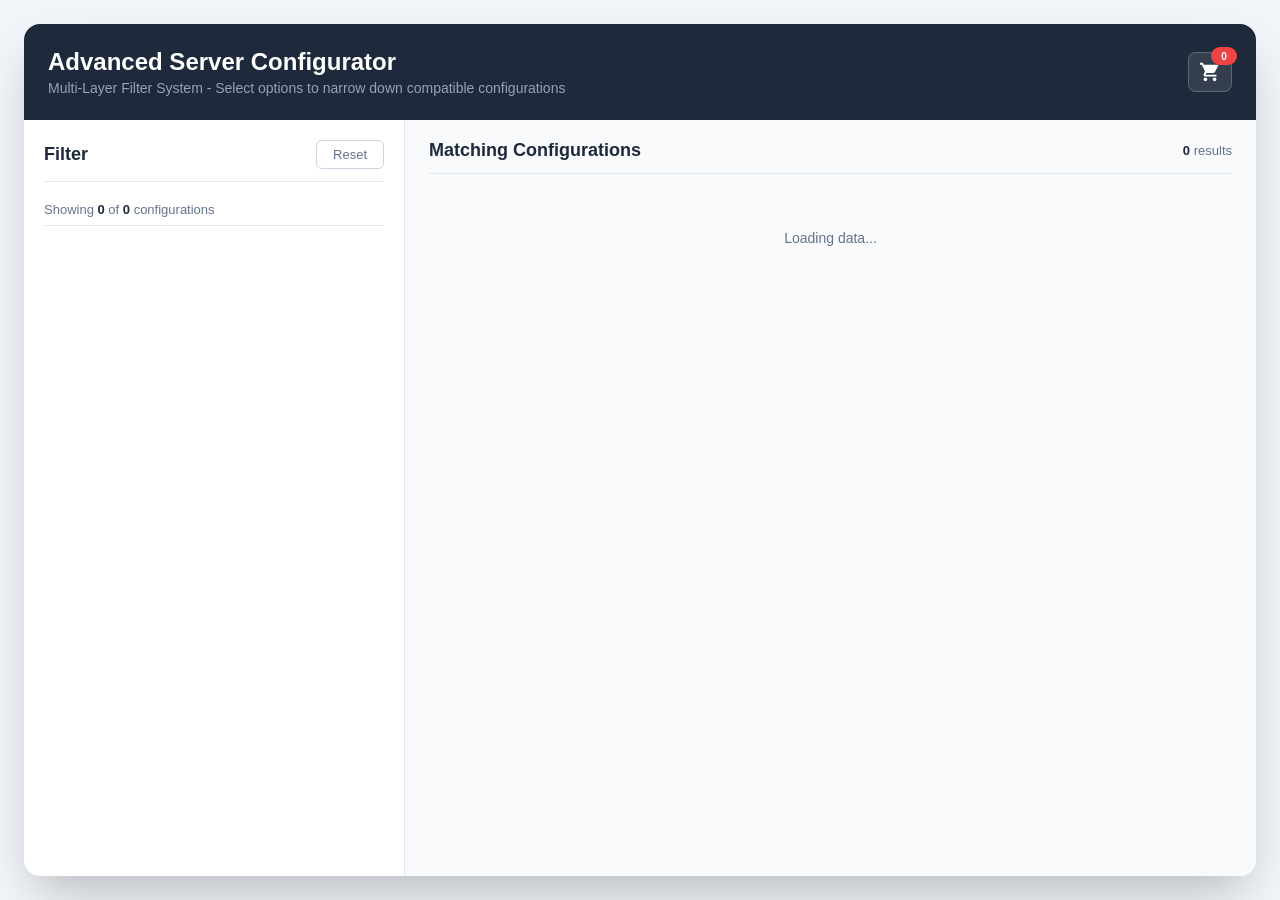
==== index.html @ f4e559f4 "refactor: merge three XLSX files into single data.xlsx with named sheets Consolidate products.xlsx, " ====
<!DOCTYPE html>
<html lang="zh-TW">
<head>
    <meta charset="UTF-8">
    <title>Server Multi-Layer Configurator</title>
    <link rel="stylesheet" href="styles.css">
    <script src="https://cdn.sheetjs.com/xlsx-0.20.3/package/dist/xlsx.full.min.js"></script>
</head>
<body style="background-color: #f1f5f9; padding: 24px; margin: 0; font-family: -apple-system, BlinkMacSystemFont, 'Segoe UI', Roboto, sans-serif; overflow: hidden; height: 100vh; box-sizing: border-box;">
    <div class="configurator-wrapper">
        <div class="configurator-header">
            <div class="header-content">
                <div>
                    <h1>Advanced Server Configurator</h1>
                    <p>Multi-Layer Filter System - Select options to narrow down compatible configurations</p>
                </div>
                <button class="cart-icon-btn" onclick="showCart()" title="Shopping Cart">
                    <svg xmlns="http://www.w3.org/2000/svg" viewBox="0 0 24 24" width="22" height="22" fill="#fff">
                        <path d="M7 18c-1.1 0-1.99.9-1.99 2S5.9 22 7 22s2-.9 2-2-.9-2-2-2zM1 2v2h2l3.6 7.59-1.35 2.45c-.16.28-.25.61-.25.96 0 1.1.9 2 2 2h12v-2H7.42c-.14 0-.25-.11-.25-.25l.03-.12.9-1.63h7.45c.75 0 1.41-.41 1.75-1.03l3.58-6.49A1.003 1.003 0 0 0 20 4H5.21l-.94-2H1zm16 16c-1.1 0-1.99.9-1.99 2s.89 2 1.99 2 2-.9 2-2-.9-2-2-2z"/>
                    </svg>
                    <span class="cart-badge" id="cart-badge">0</span>
                </button>
            </div>
        </div>

        <div class="configurator-body">
            <!-- PAGE 1: Filter + Results -->
            <div id="page-main" style="display: flex; flex: 1; min-height: 0;">
                <div class="filter-panel">
                    <div class="filter-header">
                        <div class="filter-title">Filter</div>
                        <button class="filter-reset-btn" onclick="resetAllFilters()" aria-label="Reset filter conditions">Reset</button>
                    </div>
                    <div class="filter-tags-container" id="filter-tags-container" style="display: none;">
                        <div class="filter-tags-list" id="filter-tags-list"></div>
                    </div>
                    <div class="product-count" id="product-count">
                        Showing <strong id="match-count">0</strong> of <strong id="total-count">0</strong> configurations
                    </div>
                    <div class="filter-option-container" id="filter-option-container"></div>
                </div>
                <div class="results-panel">
                    <div class="results-header">
                        <h3>Matching Configurations</h3>
                        <div class="results-count"><strong id="results-match-count">0</strong> results</div>
                    </div>
                    <div id="results-list">
                        <div class="loading-indicator">Loading data...</div>
                    </div>
                </div>
            </div>

            <!-- PAGE 2: Configuration Detail -->
            <div id="page-configure" style="display: none; flex-direction: column; flex: 1; min-height: 0;">
                <div class="page-toolbar">
                    <button class="toolbar-back-btn" onclick="navigateTo('main')">
                        <svg xmlns="http://www.w3.org/2000/svg" viewBox="0 0 24 24" width="16" height="16" fill="currentColor"><path d="M20 11H7.83l5.59-5.59L12 4l-8 8 8 8 1.41-1.41L7.83 13H20v-2z"/></svg>
                        Back to Results
                    </button>
                    <span class="toolbar-title" id="config-toolbar-title"></span>
                </div>
                <div class="page-scroll-area" id="config-content"></div>
                <div class="page-action-bar">
                    <button class="btn btn-cancel" onclick="cancelConfig()">Cancel</button>
                    <button class="btn btn-draft" onclick="saveDraft()">
                        <svg xmlns="http://www.w3.org/2000/svg" viewBox="0 0 24 24" width="14" height="14" fill="currentColor"><path d="M17 3H5c-1.11 0-2 .9-2 2v14c0 1.1.89 2 2 2h14c1.1 0 2-.9 2-2V7l-4-4zm-5 16c-1.66 0-3-1.34-3-3s1.34-3 3-3 3 1.34 3 3-1.34 3-3 3zm3-10H5V5h10v4z"/></svg>
                        Save Draft
                    </button>
                    <button class="btn btn-submit" onclick="submitConfig()">
                        <svg xmlns="http://www.w3.org/2000/svg" viewBox="0 0 24 24" width="14" height="14" fill="currentColor"><path d="M9 16.17L4.83 12l-1.42 1.41L9 19 21 7l-1.41-1.41z"/></svg>
                        Submit
                    </button>
                </div>
            </div>

            <!-- PAGE 3: Shopping Cart -->
            <div id="page-cart" style="display: none; flex-direction: column; flex: 1; min-height: 0;">
                <div class="page-toolbar">
                    <button class="toolbar-back-btn" onclick="navigateTo('main')">
                        <svg xmlns="http://www.w3.org/2000/svg" viewBox="0 0 24 24" width="16" height="16" fill="currentColor"><path d="M20 11H7.83l5.59-5.59L12 4l-8 8 8 8 1.41-1.41L7.83 13H20v-2z"/></svg>
                        Back to Results
                    </button>
                    <span class="toolbar-title">
                        <svg xmlns="http://www.w3.org/2000/svg" viewBox="0 0 24 24" width="18" height="18" fill="currentColor"><path d="M7 18c-1.1 0-1.99.9-1.99 2S5.9 22 7 22s2-.9 2-2-.9-2-2-2zM1 2v2h2l3.6 7.59-1.35 2.45c-.16.28-.25.61-.25.96 0 1.1.9 2 2 2h12v-2H7.42c-.14 0-.25-.11-.25-.25l.03-.12.9-1.63h7.45c.75 0 1.41-.41 1.75-1.03l3.58-6.49A1.003 1.003 0 0 0 20 4H5.21l-.94-2H1zm16 16c-1.1 0-1.99.9-1.99 2s.89 2 1.99 2 2-.9 2-2-.9-2-2-2z"/></svg>
                        Shopping Cart
                    </span>
                </div>
                <div class="page-scroll-area" id="cart-content"></div>
            </div>
        </div>
    </div>

<script>
// ============================================
// State
// ============================================
let products = [];
let filterCategories = [];
let selectedFilters = {};
let selectedProduct = null;
let configSectionDefs = []; // Raw section definitions from XLSX
let activeConfigSections = []; // ConfigSection instances for current product
let cartItems = JSON.parse(localStorage.getItem('serverCartItems') || '[]');
let editingCartIndex = -1;

// ============================================
// ConfigSection Class
// ============================================
class ConfigSection {
    /**
     * @param {Object} params
     * @param {string} params.key - Section key (e.g. 'cpu', 'dimm')
     * @param {string} params.name - Display name (e.g. 'Processor (CPU)')
     * @param {string} params.type - 'single' | 'multi' | 'optional'
     * @param {Array} params.options - [{ id, name, desc, defaultQty, qtyEditable }]
     */
    constructor({ key, name, type, options }) {
        this.key = key;
        this.name = name;
        this.type = type;
        this.options = options;
        this.selections = {}; // { optionId: qty (integer) }
    }

    select(optionId) {
        const opt = this.options.find(o => o.id === optionId);
        if (!opt) return;
        if (this.type === 'single') {
            this.selections = {};
            this.selections[optionId] = opt.defaultQty;
        } else {
            if (this.selections[optionId] !== undefined) {
                delete this.selections[optionId];
            } else {
                this.selections[optionId] = opt.defaultQty;
            }
        }
    }

    deselect(optionId) {
        delete this.selections[optionId];
    }

    setQty(optionId, qty) {
        const opt = this.options.find(o => o.id === optionId);
        if (!opt || !opt.qtyEditable) return;
        if (this.selections[optionId] !== undefined) {
            this.selections[optionId] = Math.max(0, parseInt(qty) || 0);
        }
    }

    getSelections() {
        return { ...this.selections };
    }

    getSummary() {
        const entries = Object.entries(this.selections);
        if (entries.length === 0) return 'Not selected';
        return entries.map(([id, qty]) => {
            const opt = this.options.find(o => o.id === id);
            return opt ? (qty > 1 ? qty + '\u00d7 ' + opt.name : opt.name) : id;
        }).join(', ');
    }

    isValid() {
        if (this.type === 'optional') return true;
        return Object.keys(this.selections).length > 0;
    }

    loadSelections(selections) {
        this.selections = {};
        if (selections && typeof selections === 'object') {
            for (const [id, qty] of Object.entries(selections)) {
                if (this.options.find(o => o.id === id)) {
                    this.selections[id] = parseInt(qty) || 0;
                }
            }
        }
    }

    render() {
        const summary = this.getSummary();
        const isOpen = Object.keys(this.selections).length === 0;
        const typeLabel = this.type === 'single' ? 'Single' : this.type === 'multi' ? 'Multi' : 'Optional';
        const inputType = this.type === 'single' ? 'radio' : 'checkbox';

        let html = `<div class="config-section ${isOpen ? 'open' : ''}" data-key="${this.key}">
            <div class="config-section-header" onclick="toggleSection(this)">
                <span class="config-section-label">${this.name}</span>
                <span class="config-section-type-badge config-type-${this.type}">${typeLabel}</span>
                <span class="config-section-value" id="summary-${this.key}">${summary}</span>
                <svg xmlns="http://www.w3.org/2000/svg" viewBox="0 0 24 24" class="config-section-chevron">
                    <path d="M2.29 7.29a.996.996 0 0 1 1.41 0l8.29 8.29 8.29-8.29a.996.996 0 1 1 1.41 1.41l-9 9a.996.996 0 0 1-1.41 0L2.29 8.71a.996.996 0 0 1 0-1.41Z" style="fill-rule:evenodd;"/>
                </svg>
            </div>
            <div class="config-section-body"><div class="config-option-list">`;

        this.options.forEach(opt => {
            const isSelected = this.selections[opt.id] !== undefined;
            const qty = isSelected ? this.selections[opt.id] : opt.defaultQty;

            if (this.type === 'single') {
                html += `<label class="config-option ${isSelected ? 'selected' : ''}">
                    <input type="radio" name="cfg-${this.key}" value="${opt.id}" ${isSelected ? 'checked' : ''} onchange="onSectionSelect('${this.key}','${opt.id}')">
                    <span class="radio-dot"></span>
                    <div class="config-option-text">
                        <div class="config-option-name">${opt.name}</div>
                        <div class="config-option-desc">${opt.desc}</div>
                    </div>
                    <div class="config-option-qty">
                        <span class="qty-label">Qty:</span>
                        <input type="number" class="qty-input" value="${qty}" min="0" ${!opt.qtyEditable ? 'disabled' : ''} onchange="onSectionQty('${this.key}','${opt.id}',this.value)" onclick="event.stopPropagation()">
                    </div>
                </label>`;
            } else {
                html += `<label class="config-option ${isSelected ? 'selected' : ''}">
                    <input type="checkbox" name="cfg-${this.key}" value="${opt.id}" ${isSelected ? 'checked' : ''} onchange="onSectionSelect('${this.key}','${opt.id}')">
                    <span class="checkbox-dot">
                        <svg xmlns="http://www.w3.org/2000/svg" width="10" height="8" fill="none" class="checkbox-check-icon">
                            <path fill="#fff" fill-rule="evenodd" d="M9.218.304a1 1 0 0 1-.022 1.414l-5.187 5a1 1 0 0 1-1.393 0L.804 4.99a1 1 0 0 1 1.392-1.436l1.117 1.052L7.803.282a1 1 0 0 1 1.415.022" clip-rule="evenodd"/>
                        </svg>
                    </span>
                    <div class="config-option-text">
                        <div class="config-option-name">${opt.name}</div>
                        <div class="config-option-desc">${opt.desc}</div>
                    </div>
                    <div class="config-option-qty">
                        <span class="qty-label">Qty:</span>
                        <input type="number" class="qty-input" value="${qty}" min="0" ${!opt.qtyEditable ? 'disabled' : ''} onchange="onSectionQty('${this.key}','${opt.id}',this.value)" onclick="event.stopPropagation()">
                    </div>
                </label>`;
            }
        });

        html += '</div></div></div>';
        return html;
    }
}

// ============================================
// PCIe Slot Compatibility Engine
// ============================================

/**
 * Slot compatibility: which card interfaces can fit in which slot types.
 * PCIe x16 double width slot → PCIe x16 double width, PCIe x16, PCIe x8
 * PCIe x16 slot → PCIe x16, PCIe x8
 * PCIe x8 slot → PCIe x8
 * OCP3.0 x16 slot → OCP3.0 x16, OCP3.0 x8
 * OCP3.0 x8 slot → OCP3.0 x8
 */
const SLOT_ACCEPTS = {
    'PCIe x16 double width': ['PCIe x16 double width', 'PCIe x16', 'PCIe x8'],
    'PCIe x16': ['PCIe x16', 'PCIe x8'],
    'PCIe x8': ['PCIe x8'],
    'OCP3.0 x16': ['OCP3.0 x16', 'OCP3.0 x8'],
    'OCP3.0 x8': ['OCP3.0 x8'],
};

/** Priority for card interfaces: more restrictive = higher priority (assigned first). */
const INTERFACE_PRIORITY = {
    'PCIe x16 double width': 0,
    'OCP3.0 x16': 1,
    'OCP3.0 x8': 2,
    'PCIe x16': 3,
    'PCIe x8': 4,
};

/** Slot "size" for greedy assignment: prefer using the smallest compatible slot. */
const SLOT_SIZE = {
    'OCP3.0 x8': 0,
    'OCP3.0 x16': 1,
    'PCIe x8': 2,
    'PCIe x16': 3,
    'PCIe x16 double width': 4,
};

/**
 * Validate PCIe slot assignments for a product given current card selections.
 * @param {Object} product - The server product with pcieSlots array.
 * @param {Array} activeConfigSections - Current ConfigSection instances.
 * @returns {{ assignments: Array, unassigned: Array, slotStatus: Array, warnings: Array }}
 */
function validatePcieSlots(product, sections) {
    // Collect all cards that need a PCIe/OCP slot
    const cardRequests = [];
    sections.forEach(section => {
        for (const [optId, qty] of Object.entries(section.selections)) {
            const opt = section.options.find(o => o.id === optId);
            if (!opt || !opt.pcieInterface) continue; // skip cards with no interface (onboard, none)
            for (let i = 0; i < qty; i++) {
                cardRequests.push({
                    sectionKey: section.key,
                    optionId: optId,
                    name: opt.name,
                    iface: opt.pcieInterface,
                });
            }
        }
    });

    // 1U RAID BBU rule: if product is 1U and a RAID card is selected, add BBU x8 requirement
    const is1U = product.formFactor === '1u';
    const hasRaid = sections.some(s => s.key === 'raidCard' && Object.keys(s.selections).some(id => id !== 'none'));
    if (is1U && hasRaid) {
        cardRequests.push({
            sectionKey: 'raidCard',
            optionId: '_bbu',
            name: 'RAID BBU (1U)',
            iface: 'PCIe x8',
        });
    }

    // Build available slot list (each slot tracked individually)
    const slots = product.pcieSlots.map((type, idx) => ({
        index: idx,
        type: type,
        assigned: null, // will hold card info if assigned
    }));

    // Sort cards: most restrictive interface first
    const sortedCards = [...cardRequests].sort((a, b) =>
        (INTERFACE_PRIORITY[a.iface] ?? 99) - (INTERFACE_PRIORITY[b.iface] ?? 99)
    );

    const assignments = [];
    const unassigned = [];

    for (const card of sortedCards) {
        // Find compatible unoccupied slots, prefer smallest compatible slot
        const compatibleSlots = slots
            .filter(s => !s.assigned && SLOT_ACCEPTS[s.type] && SLOT_ACCEPTS[s.type].includes(card.iface))
            .sort((a, b) => (SLOT_SIZE[a.type] ?? 99) - (SLOT_SIZE[b.type] ?? 99));

        if (compatibleSlots.length > 0) {
            const slot = compatibleSlots[0];
            slot.assigned = card;
            assignments.push({ slot: slot, card: card });
        } else {
            unassigned.push(card);
        }
    }

    // Build warnings
    const warnings = [];
    if (unassigned.length > 0) {
        const names = unassigned.map(c => c.name).join(', ');
        warnings.push(`Not enough compatible PCIe slots for: ${names}`);
    }

    return {
        assignments,
        unassigned,
        slotStatus: slots,
        warnings,
        totalCards: cardRequests.length,
        totalSlots: slots.length,
    };
}

// ============================================
// Build ConfigSection instances for a product
// ============================================
function createConfigSections(product) {
    return configSectionDefs.map(def => {
        // Skip DIMM section if product has no DIMM slots
        if (def.key === 'dimm' && product.dimmSlots === 0) return null;

        // Filter options that apply to this product (by cpuSeries or '*' for universal)
        const filteredOptions = def.options.filter(opt => {
            if (opt.appliesTo === '*') return true;
            return opt.appliesTo === product.cpuSeries;
        });

        if (filteredOptions.length === 0) return null;

        // Clone options and enrich DIMM descriptions with total memory
        const clonedOptions = filteredOptions.map(opt => {
            const clone = { id: opt.id, name: opt.name, desc: opt.desc, defaultQty: opt.defaultQty, qtyEditable: opt.qtyEditable, pcieInterface: opt.pcieInterface || '' };
            if (def.key === 'dimm' && product.dimmSlots > 0) {
                const match = opt.name.match(/(\d+)GB/);
                if (match) {
                    const gb = parseInt(match[1]);
                    const total = gb * product.dimmSlots;
                    const totalStr = total >= 1024 ? (total / 1024) + 'TB' : total + 'GB';
                    clone.desc = opt.desc + ' / ' + product.dimmSlots + ' slots = ' + totalStr + ' Total';
                }
            }
            return clone;
        });

        return new ConfigSection({ key: def.key, name: def.name, type: def.type, options: clonedOptions });
    }).filter(Boolean);
}

// ============================================
// XLSX Parsing
// ============================================
function sheetToRows(workbook, sheetName) {
    const sheet = workbook.Sheets[sheetName];
    return XLSX.utils.sheet_to_json(sheet, { defval: '' });
}

function parseProducts(rows) {
    return rows.map(row => ({
        id: String(row.id || ''),
        platform: String(row.platform || ''),
        cooling: String(row.cooling || ''),
        vendor: String(row.vendor || ''),
        cpuSeries: String(row.cpuSeries || ''),
        formFactor: String(row.formFactor || ''),
        gpuType: String(row.gpuType || ''),
        gpus: parseInt(row.gpus, 10) || 0,
        dimmSlots: parseInt(row.dimmSlots, 10) || 0,
        lanSpeed: String(row.lanSpeed || ''),
        application: row.application ? String(row.application).split('|') : [],
        pcieSlots: row.pcieSlots ? String(row.pcieSlots).split('|').map(s => s.trim()).filter(Boolean) : []
    }));
}

function parseFilters(rows) {
    const categoryMap = new Map();
    rows.forEach(row => {
        const key = String(row.category_key || '');
        if (!categoryMap.has(key)) {
            categoryMap.set(key, { key, name: String(row.category_name || ''), options: [] });
        }
        categoryMap.get(key).options.push({ value: String(row.option_value || ''), label: String(row.option_label || '') });
    });
    return Array.from(categoryMap.values());
}

function parseConfigOptions(rows) {
    const sectionMap = new Map();
    rows.forEach(row => {
        const key = String(row.section_key || '');
        if (!key) return;
        if (!sectionMap.has(key)) {
            sectionMap.set(key, {
                key,
                name: String(row.section_name || ''),
                type: String(row.section_type || 'single'),
                options: []
            });
        }
        sectionMap.get(key).options.push({
            id: String(row.option_id || ''),
            name: String(row.option_name || ''),
            desc: String(row.option_desc || ''),
            defaultQty: parseInt(row.default_qty) || 1,
            qtyEditable: String(row.qty_editable).toLowerCase() === 'true',
            appliesTo: String(row.applies_to || '*'),
            pcieInterface: String(row.pcie_interface || '')
        });
    });
    return Array.from(sectionMap.values());
}

async function loadData() {
    const resp = await fetch('data.xlsx');
    const workbook = XLSX.read(await resp.arrayBuffer(), { type: 'array' });
    products = parseProducts(sheetToRows(workbook, 'Products'));
    filterCategories = parseFilters(sheetToRows(workbook, 'Filters'));
    configSectionDefs = parseConfigOptions(sheetToRows(workbook, 'ConfigOptions'));
    init();
}

// ============================================
// Initialize
// ============================================
function init() {
    document.getElementById('total-count').textContent = products.length;
    renderFilterCategories();
    updateFilterState();
    updateCartBadge();
}

// ============================================
// Page Navigation (inline style switching)
// ============================================
function navigateTo(page) {
    document.getElementById('page-main').style.display = 'none';
    document.getElementById('page-configure').style.display = 'none';
    document.getElementById('page-cart').style.display = 'none';

    if (page === 'main') {
        document.getElementById('page-main').style.display = 'flex';
    } else if (page === 'configure') {
        document.getElementById('page-configure').style.display = 'flex';
    } else if (page === 'cart') {
        document.getElementById('page-cart').style.display = 'flex';
    }
}

function showCart() {
    renderCart();
    navigateTo('cart');
}

function openConfigurator(productId, cartIndex) {
    selectedProduct = products.find(p => p.id === productId);
    if (!selectedProduct) return;

    activeConfigSections = createConfigSections(selectedProduct);

    if (typeof cartIndex === 'number' && cartIndex >= 0) {
        editingCartIndex = cartIndex;
        const savedConfig = cartItems[cartIndex].config;
        activeConfigSections.forEach(section => {
            if (savedConfig[section.key]) {
                // Handle legacy format: if value is a string, convert to { id: defaultQty }
                const val = savedConfig[section.key];
                if (typeof val === 'string' && val) {
                    section.loadSelections({ [val]: 1 });
                } else if (typeof val === 'object') {
                    section.loadSelections(val);
                }
            }
        });
    } else {
        editingCartIndex = -1;
    }

    document.getElementById('config-toolbar-title').textContent = 'Configure: ' + productId;
    renderConfigPage();
    navigateTo('configure');
}

// ============================================
// Render Filter Categories (unchanged)
// ============================================
function renderFilterCategories() {
    const container = document.getElementById('filter-option-container');
    container.innerHTML = '';

    filterCategories.forEach(category => {
        const categoryEl = document.createElement('div');
        categoryEl.className = 'product-filter-category';
        categoryEl.dataset.filterKey = category.key;

        const titleEl = document.createElement('div');
        titleEl.className = 'product-category-title';
        titleEl.onclick = function() { toggleFilter(this); };
        titleEl.innerHTML = `
            <span class="product-category-name">${category.name}<span class="filter-count-badge" id="badge-${category.key}" style="display:none;">0</span></span>
            <svg xmlns="http://www.w3.org/2000/svg" viewBox="0 0 24 24" class="filter-icon">
                <path d="M2.29 7.29a.996.996 0 0 1 1.41 0l8.29 8.29 8.29-8.29a.996.996 0 1 1 1.41 1.41l-9 9a.996.996 0 0 1-1.41 0L2.29 8.71a.996.996 0 0 1 0-1.41Z" style="fill-rule: evenodd;"></path>
            </svg>
        `;
        categoryEl.appendChild(titleEl);

        const subMenu = document.createElement('ul');
        subMenu.className = 'product-sub-menu';
        subMenu.dataset.filterKey = category.key;

        category.options.forEach(option => {
            const li = document.createElement('li');
            li.className = 'product-filter-item';
            li.dataset.filterKey = category.key;
            li.dataset.filterValue = option.value;
            li.innerHTML = `
                <div class="gbt-checkbox-wrapper">
                    <label class="gbt-main-checkbox-label" style="gap:8px;">
                        <div class="gbt-main-checkbox-container">
                            <input type="checkbox" class="gbt-main-checkbox" name="${category.key}" value="${option.value}" onchange="onFilterChange(this)">
                            <svg xmlns="http://www.w3.org/2000/svg" width="12" height="8" fill="none" style="pointer-events:none;" class="gbt-main-checkbox-check">
                                <path fill="#fff" fill-rule="evenodd" d="M11.218.304a1 1 0 0 1-.022 1.414l-6.187 6a1 1 0 0 1-1.393 0L.804 4.99a1 1 0 0 1 1.392-1.436l2.117 2.052L9.803.282a1 1 0 0 1 1.415.022" clip-rule="evenodd"></path>
                            </svg>
                        </div>
                        <span class="gbt-main-checkbox-label-text">${option.label}</span>
                        <span class="option-count" id="count-${category.key}-${option.value}"></span>
                    </label>
                </div>
            `;
            subMenu.appendChild(li);
        });

        categoryEl.appendChild(subMenu);
        container.appendChild(categoryEl);
    });
}

// ============================================
// Toggle Filter (exclusive accordion)
// ============================================
function toggleFilter(titleElement) {
    const category = titleElement.parentElement;
    const isActive = category.classList.contains('filter-category-active');

    document.querySelectorAll('.product-filter-category').forEach(cat => {
        cat.classList.remove('filter-category-active');
        const sm = cat.querySelector('.product-sub-menu');
        if (sm) sm.classList.remove('active');
        const ic = cat.querySelector('.filter-icon');
        if (ic) ic.classList.remove('rotate');
    });

    if (!isActive) {
        category.classList.add('filter-category-active');
        const subMenu = category.querySelector('.product-sub-menu');
        if (subMenu) subMenu.classList.add('active');
        const icon = category.querySelector('.filter-icon');
        if (icon) icon.classList.add('rotate');
    }
}

// ============================================
// Filter Logic (unchanged)
// ============================================
function onFilterChange(checkbox) {
    const key = checkbox.name;
    const value = checkbox.value;
    if (!selectedFilters[key]) selectedFilters[key] = new Set();
    if (checkbox.checked) {
        selectedFilters[key].add(value);
    } else {
        selectedFilters[key].delete(value);
        if (selectedFilters[key].size === 0) delete selectedFilters[key];
    }
    updateFilterState();
}

function productMatchesValue(product, key, value) {
    const pv = product[key];
    if (Array.isArray(pv)) return pv.includes(value);
    return String(pv) === String(value);
}

function productMatchesFilters(product, filters) {
    for (const [key, values] of Object.entries(filters)) {
        if (values.size === 0) continue;
        const pv = product[key];
        let m = false;
        if (Array.isArray(pv)) { for (const v of values) { if (pv.includes(v)) { m = true; break; } } }
        else { m = values.has(String(pv)); }
        if (!m) return false;
    }
    return true;
}

function updateFilterState() {
    const activeFilters = {};
    for (const [key, values] of Object.entries(selectedFilters)) {
        if (values.size > 0) activeFilters[key] = values;
    }
    const matchingProducts = products.filter(p => productMatchesFilters(p, activeFilters));

    filterCategories.forEach(category => {
        const key = category.key;
        const filtersWithout = {};
        for (const [k, v] of Object.entries(activeFilters)) { if (k !== key) filtersWithout[k] = v; }
        const productsForCategory = products.filter(p => productMatchesFilters(p, filtersWithout));
        let selectedCount = 0;

        category.options.forEach(option => {
            const li = document.querySelector(`.product-filter-item[data-filter-key="${key}"][data-filter-value="${option.value}"]`);
            if (!li) return;
            const count = productsForCategory.filter(p => productMatchesValue(p, key, String(option.value))).length;
            const countEl = document.getElementById(`count-${key}-${option.value}`);
            if (countEl) countEl.textContent = `(${count})`;
            const checkbox = li.querySelector('.gbt-main-checkbox');
            const isSelected = selectedFilters[key] && selectedFilters[key].has(String(option.value));
            if (isSelected) selectedCount++;
            if (count === 0 && !isSelected) { li.classList.add('disabled'); checkbox.disabled = true; }
            else { li.classList.remove('disabled'); checkbox.disabled = false; }
        });

        const badge = document.getElementById(`badge-${key}`);
        if (badge) {
            if (selectedCount > 0) { badge.style.display = 'inline-flex'; badge.textContent = selectedCount; }
            else { badge.style.display = 'none'; }
        }
    });

    document.getElementById('match-count').textContent = matchingProducts.length;
    document.getElementById('results-match-count').textContent = matchingProducts.length;
    renderFilterTags();
    renderResults(matchingProducts);
}

// ============================================
// Filter Tags (unchanged)
// ============================================
function renderFilterTags() {
    const container = document.getElementById('filter-tags-container');
    const list = document.getElementById('filter-tags-list');
    list.innerHTML = '';
    let hasFilters = false;
    for (const [key, values] of Object.entries(selectedFilters)) {
        if (values.size === 0) continue;
        hasFilters = true;
        const category = filterCategories.find(c => c.key === key);
        if (!category) continue;
        for (const value of values) {
            const option = category.options.find(o => String(o.value) === String(value));
            if (!option) continue;
            const tag = document.createElement('button');
            tag.className = 'filter-tag';
            tag.onclick = function() { removeFilter(key, value); };
            tag.innerHTML = `<span>${category.name}: ${option.label}</span>
                <svg xmlns="http://www.w3.org/2000/svg" viewBox="0 0 24 24" class="tag-remove">
                    <path d="M2.79 2.79a.996.996 0 0 1 1.41 0l7.79 7.79 7.79-7.79a.996.996 0 1 1 1.41 1.41l-7.79 7.79 7.79 7.79a.996.996 0 1 1-1.41 1.41l-7.79-7.79-7.79 7.79a.996.996 0 1 1-1.41-1.41l7.79-7.79-7.79-7.78a.996.996 0 0 1 0-1.41Z" style="fill-rule:evenodd;stroke-width:0;"></path>
                </svg>`;
            list.appendChild(tag);
        }
    }
    container.style.display = hasFilters ? 'block' : 'none';
}

function removeFilter(key, value) {
    if (selectedFilters[key]) {
        selectedFilters[key].delete(String(value));
        if (selectedFilters[key].size === 0) delete selectedFilters[key];
    }
    const li = document.querySelector(`.product-filter-item[data-filter-key="${key}"][data-filter-value="${value}"]`);
    if (li) { const cb = li.querySelector('.gbt-main-checkbox'); if (cb) cb.checked = false; }
    updateFilterState();
}

function resetAllFilters() {
    selectedFilters = {};
    document.querySelectorAll('.gbt-main-checkbox').forEach(cb => { cb.checked = false; });
    updateFilterState();
}

// ============================================
// Label helpers
// ============================================
function buildLabelMap() {
    const m = {};
    filterCategories.forEach(cat => { cat.options.forEach(opt => { m[`${cat.key}:${opt.value}`] = opt.label; }); });
    return m;
}
function getLabel(m, key, val) { return m[`${key}:${val}`] || val; }

// ============================================
// Render Results (original table + arrow column)
// ============================================
function renderResults(matchingProducts) {
    const list = document.getElementById('results-list');
    if (matchingProducts.length === 0) {
        list.innerHTML = `<div class="results-empty">
            <svg xmlns="http://www.w3.org/2000/svg" viewBox="0 0 24 24"><path d="M15.5 14h-.79l-.28-.27A6.471 6.471 0 0 0 16 9.5 6.5 6.5 0 1 0 9.5 16c1.61 0 3.09-.59 4.23-1.57l.27.28v.79l5 4.99L20.49 19l-4.99-5zm-6 0C7.01 14 5 11.99 5 9.5S7.01 5 9.5 5 14 7.01 14 9.5 11.99 14 9.5 14z"/></svg>
            <p>No matching configurations found. Try adjusting your filters.</p></div>`;
        return;
    }

    const lm = buildLabelMap();
    let html = `<table class="results-table"><thead><tr>
        <th>Model</th><th>Platform</th><th>Vendor</th><th>CPU Series</th>
        <th>Form Factor</th><th>GPU</th><th>Cooling</th><th>DIMM</th><th>LAN</th><th></th>
    </tr></thead><tbody>`;

    matchingProducts.forEach(p => {
        const gpuText = p.gpus > 0 ? p.gpus + 'x ' + getLabel(lm, 'gpuType', p.gpuType) : 'No GPU';
        html += `<tr class="result-row-clickable" onclick="openConfigurator('${p.id}')">
            <td><strong>${p.id}</strong></td>
            <td><span class="result-badge platform">${getLabel(lm, 'platform', p.platform)}</span></td>
            <td><span class="result-badge vendor">${getLabel(lm, 'vendor', p.vendor)}</span></td>
            <td>${getLabel(lm, 'cpuSeries', p.cpuSeries)}</td>
            <td><span class="result-badge form-factor">${getLabel(lm, 'formFactor', p.formFactor)}</span></td>
            <td><span class="result-badge gpu">${gpuText}</span></td>
            <td><span class="result-badge cooling">${getLabel(lm, 'cooling', p.cooling)}</span></td>
            <td>${p.dimmSlots}</td>
            <td>${getLabel(lm, 'lanSpeed', p.lanSpeed)}</td>
            <td class="result-arrow-cell">
                <svg xmlns="http://www.w3.org/2000/svg" viewBox="0 0 24 24" width="18" height="18" fill="currentColor">
                    <path d="M8.59 16.59L13.17 12 8.59 7.41 10 6l6 6-6 6-1.41-1.41z"/>
                </svg>
            </td>
        </tr>`;
    });

    html += '</tbody></table>';
    list.innerHTML = html;
}

// ============================================
// Configuration Page
// ============================================
function renderConfigPage() {
    const content = document.getElementById('config-content');
    const lm = buildLabelMap();
    const p = selectedProduct;
    const gpuText = p.gpus > 0 ? p.gpus + '\u00d7 ' + getLabel(lm, 'gpuType', p.gpuType) : 'No GPU';

    let html = `<div class="config-summary-card">
        <div class="config-summary-name">${p.id}</div>
        <div class="config-summary-badges">
            <span class="result-badge platform">${getLabel(lm, 'platform', p.platform)}</span>
            <span class="result-badge vendor">${getLabel(lm, 'vendor', p.vendor)}</span>
            <span class="result-badge form-factor">${getLabel(lm, 'formFactor', p.formFactor)}</span>
            <span class="result-badge cooling">${getLabel(lm, 'cooling', p.cooling)}</span>
        </div>
        <div class="config-summary-detail">
            ${getLabel(lm, 'cpuSeries', p.cpuSeries)} &middot; ${gpuText} &middot; ${p.dimmSlots} DIMM Slots &middot; ${getLabel(lm, 'lanSpeed', p.lanSpeed)}
        </div>
    </div>`;

    // Show integrated memory notice if no DIMM slots
    if (p.dimmSlots === 0) {
        const dimmDef = configSectionDefs.find(d => d.key === 'dimm');
        if (dimmDef) {
            html += `<div class="config-section"><div class="config-section-header">
                <span class="config-section-label">${dimmDef.name}</span>
                <span class="config-section-value">Integrated Memory (No DIMM Slots)</span>
            </div></div>`;
        }
    }

    // Render all active config sections using ConfigSection.render()
    activeConfigSections.forEach(section => {
        html += section.render();
    });

    // PCIe Slot Usage panel
    html += `<div id="pcie-slot-panel"></div>`;

    content.innerHTML = html;
    renderPcieSlotPanel();
}

function renderPcieSlotPanel() {
    const panel = document.getElementById('pcie-slot-panel');
    if (!panel || !selectedProduct) return;

    const result = validatePcieSlots(selectedProduct, activeConfigSections);
    const hasWarnings = result.warnings.length > 0;

    let html = `<div class="pcie-slot-section ${hasWarnings ? 'pcie-has-warnings' : ''}">
        <div class="pcie-slot-header">
            <span class="pcie-slot-title">PCIe Slot Usage</span>
            <span class="pcie-slot-count">${result.totalCards} / ${result.totalSlots} slots used</span>
        </div>`;

    if (hasWarnings) {
        html += `<div class="pcie-warnings">`;
        result.warnings.forEach(w => {
            html += `<div class="pcie-warning-item">
                <svg xmlns="http://www.w3.org/2000/svg" viewBox="0 0 24 24" width="14" height="14" fill="currentColor"><path d="M1 21h22L12 2 1 21zm12-3h-2v-2h2v2zm0-4h-2v-4h2v4z"/></svg>
                ${w}
            </div>`;
        });
        html += `</div>`;
    }

    html += `<div class="pcie-slot-grid">`;
    result.slotStatus.forEach((slot, idx) => {
        const occupied = slot.assigned !== null;
        const statusClass = occupied ? 'pcie-slot-occupied' : 'pcie-slot-empty';
        html += `<div class="pcie-slot-item ${statusClass}">
            <div class="pcie-slot-type">${slot.type}</div>
            <div class="pcie-slot-label">${occupied ? slot.assigned.name : 'Empty'}</div>
        </div>`;
    });

    // Show unassigned cards
    result.unassigned.forEach(card => {
        html += `<div class="pcie-slot-item pcie-slot-overflow">
            <div class="pcie-slot-type">No slot</div>
            <div class="pcie-slot-label">${card.name}</div>
        </div>`;
    });

    html += `</div></div>`;
    panel.innerHTML = html;
}

function toggleSection(headerEl) {
    headerEl.parentElement.classList.toggle('open');
}

// ============================================
// ConfigSection Event Handlers
// ============================================
function onSectionSelect(sectionKey, optionId) {
    const section = activeConfigSections.find(s => s.key === sectionKey);
    if (!section) return;
    section.select(optionId);
    updateSectionUI(section);
}

function onSectionQty(sectionKey, optionId, value) {
    const section = activeConfigSections.find(s => s.key === sectionKey);
    if (!section) return;
    section.setQty(optionId, value);
    updateSectionUI(section);
}

function updateSectionUI(section) {
    const summaryEl = document.getElementById('summary-' + section.key);
    if (summaryEl) summaryEl.textContent = section.getSummary();

    const sectionEl = document.querySelector(`.config-section[data-key="${section.key}"]`);
    if (!sectionEl) return;

    sectionEl.querySelectorAll('.config-option').forEach(label => {
        const input = label.querySelector('input');
        const optId = input.value;
        const isSelected = section.selections[optId] !== undefined;
        label.classList.toggle('selected', isSelected);
        input.checked = isSelected;

        const qtyInput = label.querySelector('.qty-input');
        if (qtyInput && isSelected) {
            qtyInput.value = section.selections[optId];
        }
    });

    // Re-validate PCIe slot usage whenever card selections change
    if (section.key === 'lanCard' || section.key === 'raidCard') {
        renderPcieSlotPanel();
    }
}

// ============================================
// Config Actions
// ============================================
function cancelConfig() {
    editingCartIndex = -1;
    activeConfigSections = [];
    selectedProduct = null;
    navigateTo('main');
}

function saveDraft() {
    if (!selectedProduct) return;
    const config = {};
    activeConfigSections.forEach(s => { config[s.key] = s.getSelections(); });
    const item = { productId: selectedProduct.id, config, status: 'draft', timestamp: new Date().toISOString() };
    if (editingCartIndex >= 0) cartItems[editingCartIndex] = item;
    else cartItems.push(item);
    persistCart();
    editingCartIndex = -1;
    navigateTo('main');
}

function submitConfig() {
    if (!selectedProduct) return;
    const allValid = activeConfigSections.every(s => s.isValid());
    if (!allValid) { alert('Please complete all required configuration selections before submitting.'); return; }
    const pcieResult = validatePcieSlots(selectedProduct, activeConfigSections);
    if (pcieResult.unassigned.length > 0) {
        const names = pcieResult.unassigned.map(c => c.name).join(', ');
        alert('PCIe slot conflict: not enough compatible slots for: ' + names + '. Please adjust your card selections.');
        return;
    }
    const config = {};
    activeConfigSections.forEach(s => { config[s.key] = s.getSelections(); });
    const item = { productId: selectedProduct.id, config, status: 'confirmed', timestamp: new Date().toISOString() };
    if (editingCartIndex >= 0) cartItems[editingCartIndex] = item;
    else cartItems.push(item);
    persistCart();
    editingCartIndex = -1;
    showCart();
}

// ============================================
// Cart
// ============================================
function persistCart() {
    localStorage.setItem('serverCartItems', JSON.stringify(cartItems));
    updateCartBadge();
}

function updateCartBadge() {
    const badge = document.getElementById('cart-badge');
    badge.textContent = cartItems.length;
    badge.style.display = cartItems.length > 0 ? 'flex' : 'none';
}

function removeCartItem(index) { cartItems.splice(index, 1); persistCart(); renderCart(); }
function editCartItem(index) { openConfigurator(cartItems[index].productId, index); }
function confirmCartItem(index) { cartItems[index].status = 'confirmed'; cartItems[index].timestamp = new Date().toISOString(); persistCart(); renderCart(); }

function renderCart() {
    const content = document.getElementById('cart-content');
    if (cartItems.length === 0) {
        content.innerHTML = `<div class="cart-empty">
            <svg xmlns="http://www.w3.org/2000/svg" viewBox="0 0 24 24" width="56" height="56" fill="#cbd5e1">
                <path d="M7 18c-1.1 0-1.99.9-1.99 2S5.9 22 7 22s2-.9 2-2-.9-2-2-2zM1 2v2h2l3.6 7.59-1.35 2.45c-.16.28-.25.61-.25.96 0 1.1.9 2 2 2h12v-2H7.42c-.14 0-.25-.11-.25-.25l.03-.12.9-1.63h7.45c.75 0 1.41-.41 1.75-1.03l3.58-6.49A1.003 1.003 0 0 0 20 4H5.21l-.94-2H1zm16 16c-1.1 0-1.99.9-1.99 2s.89 2 1.99 2 2-.9 2-2-.9-2-2-2z"/>
            </svg>
            <p style="font-size:15px;font-weight:600;color:#475569;margin:12px 0 4px;">Your cart is empty</p>
            <p style="font-size:13px;color:#94a3b8;margin:0;">Configure a server model and save it to your cart.</p>
            <button class="btn btn-submit" onclick="navigateTo('main')" style="margin-top:16px;">Browse Models</button>
        </div>`;
        return;
    }

    const lm = buildLabelMap();
    const confirmed = cartItems.filter(i => i.status === 'confirmed').length;
    const drafts = cartItems.filter(i => i.status === 'draft').length;

    let html = `<div class="cart-stats">
        <span>${cartItems.length} item(s)</span>
        <span><span style="color:#16a34a;font-weight:500;">${confirmed} confirmed</span> &middot; <span style="color:#d97706;font-weight:500;">${drafts} draft(s)</span></span>
    </div>`;

    cartItems.forEach((item, i) => {
        const product = products.find(p => p.id === item.productId);
        if (!product) return;
        const gpuText = product.gpus > 0 ? product.gpus + '\u00d7 ' + getLabel(lm, 'gpuType', product.gpuType) : 'No GPU';
        const statusCls = item.status === 'confirmed' ? 'badge-confirmed' : 'badge-draft';
        const statusTxt = item.status === 'confirmed' ? 'Confirmed' : 'Draft';

        // Build config table rows dynamically from section definitions
        let configRows = '';
        configSectionDefs.forEach(def => {
            const val = item.config[def.key];
            let displayText;
            if (def.key === 'dimm' && product.dimmSlots === 0) {
                displayText = 'Integrated';
            } else {
                displayText = resolveConfigSummary(def.key, val);
            }
            configRows += `<tr><td class="cart-cfg-label">${def.name}</td><td>${displayText}</td></tr>`;
        });

        html += `<div class="cart-item">
            <div class="cart-item-top">
                <div class="cart-item-title">
                    <strong>${item.productId}</strong>
                    <span class="cart-status-badge ${statusCls}">${statusTxt}</span>
                </div>
                <div class="cart-item-actions">
                    ${item.status === 'draft' ? `<button class="cart-btn-icon cart-btn-confirm" onclick="confirmCartItem(${i})" title="Confirm"><svg xmlns="http://www.w3.org/2000/svg" viewBox="0 0 24 24" width="14" height="14" fill="currentColor"><path d="M9 16.17L4.83 12l-1.42 1.41L9 19 21 7l-1.41-1.41z"/></svg></button>` : ''}
                    <button class="cart-btn-icon cart-btn-edit" onclick="editCartItem(${i})" title="Edit"><svg xmlns="http://www.w3.org/2000/svg" viewBox="0 0 24 24" width="14" height="14" fill="currentColor"><path d="M3 17.25V21h3.75L17.81 9.94l-3.75-3.75L3 17.25zM20.71 7.04a.996.996 0 0 0 0-1.41l-2.34-2.34a.996.996 0 0 0-1.41 0l-1.83 1.83 3.75 3.75 1.83-1.83z"/></svg></button>
                    <button class="cart-btn-icon cart-btn-del" onclick="removeCartItem(${i})" title="Remove"><svg xmlns="http://www.w3.org/2000/svg" viewBox="0 0 24 24" width="14" height="14" fill="currentColor"><path d="M6 19c0 1.1.9 2 2 2h8c1.1 0 2-.9 2-2V7H6v12zM19 4h-3.5l-1-1h-5l-1 1H5v2h14V4z"/></svg></button>
                </div>
            </div>
            <div class="cart-item-badges">
                <span class="result-badge platform">${getLabel(lm, 'platform', product.platform)}</span>
                <span class="result-badge vendor">${getLabel(lm, 'vendor', product.vendor)}</span>
                <span class="result-badge form-factor">${getLabel(lm, 'formFactor', product.formFactor)}</span>
                <span class="result-badge cooling">${getLabel(lm, 'cooling', product.cooling)}</span>
                <span style="font-size:11px;color:#64748b;">${gpuText}</span>
            </div>
            <table class="cart-config-table">
                ${configRows}
            </table>
            <div class="cart-item-time">Updated: ${new Date(item.timestamp).toLocaleString()}</div>
        </div>`;
    });

    content.innerHTML = html;
}

function resolveConfigSummary(sectionKey, selections) {
    // Handle missing or empty selections
    if (!selections || (typeof selections === 'object' && Object.keys(selections).length === 0)) {
        return '<em style="color:#94a3b8;">Not selected</em>';
    }
    // Handle legacy string format
    if (typeof selections === 'string') {
        const def = configSectionDefs.find(d => d.key === sectionKey);
        if (def) {
            const opt = def.options.find(o => o.id === selections);
            return opt ? opt.name : selections;
        }
        return selections;
    }
    // New object format { optionId: qty }
    const def = configSectionDefs.find(d => d.key === sectionKey);
    if (!def) return JSON.stringify(selections);
    return Object.entries(selections).map(([optId, qty]) => {
        const opt = def.options.find(o => o.id === optId);
        const name = opt ? opt.name : optId;
        return qty > 1 ? qty + '\u00d7 ' + name : name;
    }).join(', ');
}

// ============================================
// Start
// ============================================
loadData();
</script>
</body>
</html>
---- styles.css ----
/* ============================================
   Server Configurator - Styles
   ============================================ */

/* Layout */
.configurator-wrapper {
    max-width: 1400px;
    margin: 0 auto;
    background: #fff;
    box-shadow: 0 25px 50px -12px rgba(0, 0, 0, 0.25);
    border-radius: 16px;
    overflow: hidden;
    display: flex;
    flex-direction: column;
    height: calc(100vh - 48px);
}

.configurator-header {
    background-color: #1e293b;
    padding: 24px;
    color: #fff;
}

.header-content {
    display: flex;
    justify-content: space-between;
    align-items: center;
}

.configurator-header h1 {
    font-size: 1.5rem;
    font-weight: 700;
    margin: 0;
}

.configurator-header p {
    color: #94a3b8;
    font-size: 0.875rem;
    margin: 4px 0 0 0;
}

/* Cart Icon */
.cart-icon-btn {
    position: relative;
    background: rgba(255,255,255,0.1);
    border: 1px solid rgba(255,255,255,0.2);
    border-radius: 8px;
    padding: 8px 10px;
    cursor: pointer;
    transition: all 0.2s ease;
    display: flex;
    align-items: center;
}

.cart-icon-btn:hover {
    background: rgba(255,255,255,0.2);
}

.cart-badge {
    position: absolute;
    top: -6px;
    right: -6px;
    background: #ef4444;
    color: #fff;
    font-size: 10px;
    font-weight: 700;
    min-width: 18px;
    height: 18px;
    border-radius: 9px;
    display: flex;
    align-items: center;
    justify-content: center;
    padding: 0 4px;
}

/* Two-column body */
.configurator-body {
    display: flex;
    gap: 0;
    flex: 1;
    min-height: 0;
}

/* ============================================
   PAGE 1: Filter + Results (original style)
   ============================================ */

/* Left: Filter Panel */
.filter-panel {
    width: 340px;
    min-width: 340px;
    padding: 20px;
    border-right: 1px solid #e2e8f0;
    overflow-y: auto;
    max-height: calc(100vh - 120px);
}

/* Right: Results Panel */
.results-panel {
    flex: 1;
    padding: 20px 24px;
    overflow-y: auto;
    max-height: calc(100vh - 120px);
    background-color: #f8fafc;
}

/* Filter Header */
.filter-header {
    display: flex;
    justify-content: space-between;
    align-items: center;
    padding: 0 0 12px 0;
    border-bottom: 1px solid #e2e8f0;
    margin-bottom: 12px;
}

.filter-title {
    font-size: 18px;
    font-weight: 700;
    color: #1e293b;
}

.filter-reset-btn {
    background: none;
    border: 1px solid #cbd5e1;
    padding: 6px 16px;
    border-radius: 6px;
    color: #64748b;
    font-size: 13px;
    cursor: pointer;
    transition: all 0.2s ease;
}

.filter-reset-btn:hover {
    background-color: #f1f5f9;
    color: #334155;
    border-color: #94a3b8;
}

/* Filter Tags */
.filter-tags-container { margin-bottom: 12px; }
.filter-tags-list { display: flex; flex-wrap: wrap; gap: 6px; }

.filter-tag {
    display: inline-flex;
    align-items: center;
    gap: 5px;
    padding: 3px 9px;
    background-color: #e0f2fe;
    color: #0369a1;
    border-radius: 16px;
    font-size: 11px;
    font-weight: 500;
    cursor: pointer;
    transition: all 0.2s ease;
    border: none;
}

.filter-tag:hover { background-color: #bae6fd; }
.filter-tag .tag-remove { width: 12px; height: 12px; fill: #0369a1; }
.filter-tag:hover .tag-remove { fill: #0c4a6e; }

/* Product Count */
.product-count {
    padding: 8px 0;
    font-size: 13px;
    color: #64748b;
    border-bottom: 1px solid #e2e8f0;
    margin-bottom: 10px;
}
.product-count strong { color: #1e293b; }

/* Filter Option Container */
.filter-option-container { display: flex; flex-direction: column; gap: 6px; }

/* Filter Category */
.product-filter-category {
    border: 1px solid #e5e7eb;
    border-radius: 8px;
    overflow: hidden;
}

.product-category-title {
    display: flex;
    justify-content: space-between;
    align-items: center;
    padding: 10px 14px;
    background-color: #f8fafc;
    cursor: pointer;
    font-weight: 600;
    color: #334155;
    user-select: none;
}

.product-category-title:hover { background-color: #f1f5f9; }
.product-category-name { font-size: 13px; }

.filter-icon {
    width: 14px;
    height: 14px;
    fill: #64748b;
    transition: transform 0.3s ease;
}

.filter-icon.rotate { transform: rotate(180deg); }

/* Sub Menu */
.product-sub-menu {
    display: none;
    flex-direction: column;
    padding: 6px 0;
    margin: 0;
    list-style: none;
    background-color: #fff;
}

.product-sub-menu.active {
    display: flex;
    max-height: 240px;
    overflow-y: auto;
}

.product-sub-menu::-webkit-scrollbar { width: 4px; }
.product-sub-menu::-webkit-scrollbar-track { background: transparent; }
.product-sub-menu::-webkit-scrollbar-thumb { background-color: #cbd5e1; border-radius: 2px; }

.product-filter-item { padding: 3px 14px; }

/* Checkbox */
.gbt-checkbox-wrapper { display: block; }

.gbt-main-checkbox-label {
    display: flex;
    align-items: center;
    gap: 8px;
    cursor: pointer;
    font-size: 13px;
    color: #475569;
    transition: color 0.2s ease;
}

.gbt-main-checkbox-label:hover { color: #1e293b; }

.gbt-main-checkbox-container {
    position: relative;
    display: flex;
    align-items: center;
    justify-content: center;
    width: 16px;
    height: 16px;
    flex-shrink: 0;
    border: 2px solid #cbd5e1;
    border-radius: 3px;
    background-color: #fff;
    transition: all 0.2s ease;
}

.gbt-main-checkbox {
    position: absolute;
    opacity: 0;
    width: 100%;
    height: 100%;
    cursor: pointer;
    z-index: 1;
}

.gbt-main-checkbox-check { display: none; pointer-events: none; }
.gbt-main-checkbox:checked + .gbt-main-checkbox-check { display: block; }

.gbt-main-checkbox:checked ~ .gbt-main-checkbox-container,
.gbt-main-checkbox-container:has(.gbt-main-checkbox:checked) {
    background-color: #3b82f6;
    border-color: #3b82f6;
}

.gbt-main-checkbox-label-text { flex: 1; }

/* Disabled */
.product-filter-item.disabled { opacity: 0.4; pointer-events: none; }
.product-filter-item.disabled .gbt-main-checkbox-label { cursor: not-allowed; color: #94a3b8; }
.product-filter-item.disabled .gbt-main-checkbox-container { background-color: #f1f5f9; border-color: #e2e8f0; }

/* Active Category */
.filter-category-active .product-category-title { background-color: #e0f2fe; }
.filter-category-active .filter-icon { transform: rotate(180deg); }

/* Count Badge */
.filter-count-badge {
    display: inline-flex;
    align-items: center;
    justify-content: center;
    min-width: 18px;
    height: 18px;
    padding: 0 5px;
    background-color: #3b82f6;
    color: #fff;
    border-radius: 9px;
    font-size: 10px;
    font-weight: 600;
    margin-left: 6px;
}

.option-count {
    font-size: 11px;
    color: #94a3b8;
    margin-left: auto;
    padding-left: 6px;
    white-space: nowrap;
}

/* ============================================
   Results Table (original style + arrow)
   ============================================ */
.results-header {
    display: flex;
    justify-content: space-between;
    align-items: center;
    margin-bottom: 16px;
    padding-bottom: 12px;
    border-bottom: 1px solid #e2e8f0;
}

.results-header h3 { font-size: 18px; font-weight: 700; color: #1e293b; margin: 0; }
.results-count { font-size: 13px; color: #64748b; }
.results-count strong { color: #1e293b; }

.results-table {
    width: 100%;
    border-collapse: separate;
    border-spacing: 0;
    font-size: 13px;
}

.results-table thead th {
    position: sticky;
    top: 0;
    background-color: #f1f5f9;
    padding: 10px 12px;
    text-align: left;
    font-weight: 600;
    color: #475569;
    font-size: 11px;
    text-transform: uppercase;
    letter-spacing: 0.05em;
    border-bottom: 2px solid #e2e8f0;
    white-space: nowrap;
}

.results-table tbody tr { transition: background-color 0.15s ease; }
.results-table tbody tr:hover { background-color: #f0f9ff; }

.results-table tbody td {
    padding: 9px 12px;
    border-bottom: 1px solid #e2e8f0;
    color: #334155;
    white-space: nowrap;
}

.results-table tbody td:first-child { font-weight: 600; color: #0f172a; }

.result-row-clickable { cursor: pointer; }

.result-arrow-cell {
    color: #94a3b8;
    text-align: center;
    width: 36px;
}

.result-row-clickable:hover .result-arrow-cell { color: #3b82f6; }

/* Result badge */
.result-badge {
    display: inline-block;
    padding: 2px 8px;
    background-color: #f1f5f9;
    border-radius: 4px;
    font-size: 11px;
    color: #64748b;
    white-space: nowrap;
}

.result-badge.platform { background-color: #dbeafe; color: #1e40af; }
.result-badge.vendor { background-color: #fce7f3; color: #9d174d; }
.result-badge.gpu { background-color: #dcfce7; color: #166534; }
.result-badge.cooling { background-color: #fef3c7; color: #92400e; }
.result-badge.form-factor { background-color: #ede9fe; color: #5b21b6; }

/* Empty & loading */
.results-empty { text-align: center; padding: 60px 20px; color: #94a3b8; }
.results-empty svg { width: 48px; height: 48px; fill: #cbd5e1; margin-bottom: 12px; }
.results-empty p { font-size: 14px; margin: 0; }
.loading-indicator { text-align: center; padding: 40px 20px; color: #64748b; font-size: 14px; }

/* ============================================
   PAGE 2 & 3: Shared toolbar / layout
   ============================================ */
.page-toolbar {
    display: flex;
    align-items: center;
    gap: 16px;
    padding: 14px 24px;
    background: #fff;
    border-bottom: 1px solid #e2e8f0;
    flex-shrink: 0;
}

.toolbar-back-btn {
    display: inline-flex;
    align-items: center;
    gap: 6px;
    background: none;
    border: 1px solid #e2e8f0;
    padding: 7px 14px;
    border-radius: 6px;
    color: #475569;
    font-size: 13px;
    font-weight: 500;
    cursor: pointer;
    transition: all 0.15s ease;
}

.toolbar-back-btn:hover { background: #f1f5f9; color: #1e293b; border-color: #cbd5e1; }

.toolbar-title {
    display: flex;
    align-items: center;
    gap: 6px;
    font-size: 15px;
    font-weight: 700;
    color: #1e293b;
}

.page-scroll-area {
    flex: 1;
    overflow-y: auto;
    padding: 24px;
    background: #f8fafc;
}

.page-action-bar {
    display: flex;
    justify-content: flex-end;
    align-items: center;
    gap: 10px;
    padding: 14px 24px;
    background: #fff;
    border-top: 1px solid #e2e8f0;
    flex-shrink: 0;
}

/* Buttons */
.btn {
    display: inline-flex;
    align-items: center;
    gap: 6px;
    padding: 9px 20px;
    border-radius: 6px;
    font-size: 13px;
    font-weight: 600;
    cursor: pointer;
    transition: all 0.15s ease;
    border: none;
}

.btn-cancel { background: #fff; border: 1px solid #e2e8f0; color: #64748b; }
.btn-cancel:hover { background: #f1f5f9; color: #334155; }
.btn-draft { background: #fef3c7; color: #92400e; border: 1px solid #fcd34d; }
.btn-draft:hover { background: #fde68a; }
.btn-submit { background: #3b82f6; color: #fff; }
.btn-submit:hover { background: #2563eb; }

/* ============================================
   PAGE 2: Configuration sections
   ============================================ */
.config-summary-card {
    background: #1e293b;
    color: #fff;
    padding: 20px 24px;
    border-radius: 8px;
    margin-bottom: 16px;
}

.config-summary-name { font-size: 20px; font-weight: 800; margin-bottom: 8px; }

.config-summary-badges {
    display: flex;
    gap: 6px;
    margin-bottom: 8px;
    flex-wrap: wrap;
}

.config-summary-detail { font-size: 13px; color: #94a3b8; }

/* Config Section (accordion) */
.config-section {
    background: #fff;
    border: 1px solid #e2e8f0;
    border-radius: 8px;
    margin-bottom: 8px;
    overflow: hidden;
}

.config-section-header {
    display: flex;
    align-items: center;
    padding: 12px 16px;
    cursor: pointer;
    user-select: none;
    gap: 12px;
}

.config-section-header:hover { background: #f8fafc; }

.config-section-label {
    font-size: 14px;
    font-weight: 600;
    color: #1e293b;
    white-space: nowrap;
}

.config-section-value {
    flex: 1;
    text-align: right;
    font-size: 12px;
    color: #64748b;
    overflow: hidden;
    text-overflow: ellipsis;
    white-space: nowrap;
}

.config-section-chevron {
    width: 14px;
    height: 14px;
    fill: #94a3b8;
    flex-shrink: 0;
    transition: transform 0.2s ease;
}

.config-section.open .config-section-chevron { transform: rotate(180deg); }
.config-section.open .config-section-header { background: #f0f9ff; border-bottom: 1px solid #e2e8f0; }

.config-section-body { display: none; }
.config-section.open .config-section-body { display: block; }
.config-option-list { padding: 4px 0; }

/* Config option (radio row) */
.config-option {
    display: flex;
    align-items: flex-start;
    gap: 10px;
    padding: 10px 16px;
    cursor: pointer;
    transition: background 0.1s ease;
    border-bottom: 1px solid #f1f5f9;
}

.config-option:last-child { border-bottom: none; }
.config-option:hover { background: #f8fafc; }
.config-option.selected { background: #eff6ff; }

.config-option input[type="radio"],
.config-option input[type="checkbox"] { display: none; }

.radio-dot {
    width: 16px;
    height: 16px;
    border: 2px solid #cbd5e1;
    border-radius: 50%;
    flex-shrink: 0;
    margin-top: 2px;
    position: relative;
    transition: border-color 0.15s ease;
}

.config-option.selected .radio-dot,
.config-option input[type="radio"]:checked ~ .radio-dot {
    border-color: #3b82f6;
}

.config-option.selected .radio-dot::after,
.config-option input[type="radio"]:checked ~ .radio-dot::after {
    content: '';
    position: absolute;
    top: 2px;
    left: 2px;
    width: 8px;
    height: 8px;
    background: #3b82f6;
    border-radius: 50%;
}

/* Checkbox dot (for multi/optional) */
.checkbox-dot {
    width: 16px;
    height: 16px;
    border: 2px solid #cbd5e1;
    border-radius: 3px;
    flex-shrink: 0;
    margin-top: 2px;
    display: flex;
    align-items: center;
    justify-content: center;
    transition: all 0.15s ease;
}

.checkbox-check-icon { display: none; }

.config-option.selected .checkbox-dot {
    background: #3b82f6;
    border-color: #3b82f6;
}

.config-option.selected .checkbox-check-icon { display: block; }

/* Quantity input */
.config-option-qty {
    display: flex;
    align-items: center;
    gap: 6px;
    margin-left: auto;
    flex-shrink: 0;
    padding-left: 12px;
}

.qty-label {
    font-size: 11px;
    color: #94a3b8;
    font-weight: 500;
    white-space: nowrap;
}

.qty-input {
    width: 52px;
    padding: 4px 6px;
    border: 1px solid #e2e8f0;
    border-radius: 4px;
    font-size: 12px;
    color: #1e293b;
    text-align: center;
    background: #fff;
    transition: border-color 0.15s ease;
}

.qty-input:focus {
    outline: none;
    border-color: #3b82f6;
    box-shadow: 0 0 0 2px rgba(59, 130, 246, 0.15);
}

.qty-input:disabled {
    background: #f8fafc;
    color: #94a3b8;
    cursor: not-allowed;
    border-color: #f1f5f9;
}

/* Section type badge */
.config-section-type-badge {
    display: inline-block;
    padding: 1px 7px;
    border-radius: 8px;
    font-size: 10px;
    font-weight: 600;
    text-transform: uppercase;
    letter-spacing: 0.03em;
    flex-shrink: 0;
}

.config-type-single { background: #dbeafe; color: #1e40af; }
.config-type-multi { background: #dcfce7; color: #166534; }
.config-type-optional { background: #f3e8ff; color: #7c3aed; }

.config-option-text { flex: 1; min-width: 0; }
.config-option-name { font-size: 13px; font-weight: 600; color: #1e293b; }
.config-option-desc { font-size: 12px; color: #64748b; margin-top: 1px; }

/* ============================================
   PAGE 3: Cart
   ============================================ */
.cart-empty {
    display: flex;
    flex-direction: column;
    align-items: center;
    padding: 60px 20px;
    text-align: center;
}

.cart-stats {
    display: flex;
    justify-content: space-between;
    align-items: center;
    padding: 10px 14px;
    background: #fff;
    border: 1px solid #e2e8f0;
    border-radius: 8px;
    margin-bottom: 12px;
    font-size: 13px;
    color: #475569;
}

.cart-item {
    background: #fff;
    border: 1px solid #e2e8f0;
    border-radius: 8px;
    padding: 14px 18px;
    margin-bottom: 10px;
}

.cart-item:hover { box-shadow: 0 2px 8px rgba(0,0,0,0.04); }

.cart-item-top {
    display: flex;
    justify-content: space-between;
    align-items: center;
    margin-bottom: 8px;
}

.cart-item-title {
    display: flex;
    align-items: center;
    gap: 8px;
    font-size: 15px;
    color: #0f172a;
}

.cart-status-badge {
    display: inline-block;
    padding: 2px 8px;
    border-radius: 10px;
    font-size: 10px;
    font-weight: 600;
    text-transform: uppercase;
    letter-spacing: 0.04em;
}

.badge-confirmed { background: #dcfce7; color: #15803d; }
.badge-draft { background: #fef3c7; color: #b45309; }

.cart-item-actions { display: flex; gap: 4px; }

.cart-btn-icon {
    display: flex;
    align-items: center;
    justify-content: center;
    width: 28px;
    height: 28px;
    border: 1px solid #e2e8f0;
    border-radius: 5px;
    background: #fff;
    cursor: pointer;
    transition: all 0.15s ease;
}

.cart-btn-confirm { color: #16a34a; }
.cart-btn-confirm:hover { background: #dcfce7; border-color: #86efac; }
.cart-btn-edit { color: #3b82f6; }
.cart-btn-edit:hover { background: #eff6ff; border-color: #93c5fd; }
.cart-btn-del { color: #ef4444; }
.cart-btn-del:hover { background: #fef2f2; border-color: #fca5a5; }

.cart-item-badges {
    display: flex;
    align-items: center;
    gap: 5px;
    margin-bottom: 10px;
    flex-wrap: wrap;
}

.cart-config-table {
    width: 100%;
    font-size: 12px;
    border-collapse: collapse;
    background: #f8fafc;
    border-radius: 6px;
    overflow: hidden;
    margin-bottom: 6px;
}

.cart-config-table td { padding: 5px 12px; border-bottom: 1px solid #f1f5f9; color: #334155; }
.cart-config-table tr:last-child td { border-bottom: none; }

.cart-cfg-label {
    width: 100px;
    font-weight: 600;
    color: #64748b;
    font-size: 11px;
    text-transform: uppercase;
    letter-spacing: 0.04em;
}

.cart-item-time { font-size: 11px; color: #94a3b8; text-align: right; }

/* ============================================
   PCIe Slot Panel
   ============================================ */
.pcie-slot-section {
    background: #f8fafc;
    border: 1px solid #e2e8f0;
    border-radius: 8px;
    padding: 16px;
    margin-top: 12px;
}
.pcie-slot-section.pcie-has-warnings {
    border-color: #fbbf24;
    background: #fffbeb;
}
.pcie-slot-header {
    display: flex;
    justify-content: space-between;
    align-items: center;
    margin-bottom: 12px;
}
.pcie-slot-title {
    font-size: 13px;
    font-weight: 600;
    color: #334155;
}
.pcie-slot-count {
    font-size: 12px;
    color: #64748b;
    font-weight: 500;
}
.pcie-warnings {
    margin-bottom: 12px;
}
.pcie-warning-item {
    display: flex;
    align-items: center;
    gap: 6px;
    font-size: 12px;
    color: #b45309;
    font-weight: 500;
    padding: 6px 10px;
    background: #fef3c7;
    border-radius: 4px;
    margin-bottom: 4px;
}
.pcie-slot-grid {
    display: grid;
    grid-template-columns: repeat(auto-fill, minmax(200px, 1fr));
    gap: 8px;
}
.pcie-slot-item {
    border: 1px solid #e2e8f0;
    border-radius: 6px;
    padding: 8px 12px;
    background: #fff;
}
.pcie-slot-item.pcie-slot-occupied {
    border-color: #93c5fd;
    background: #eff6ff;
}
.pcie-slot-item.pcie-slot-empty {
    border-color: #e2e8f0;
    background: #fff;
}
.pcie-slot-item.pcie-slot-overflow {
    border-color: #fca5a5;
    background: #fef2f2;
}
.pcie-slot-type {
    font-size: 10px;
    font-weight: 600;
    color: #64748b;
    text-transform: uppercase;
    letter-spacing: 0.04em;
    margin-bottom: 2px;
}
.pcie-slot-overflow .pcie-slot-type {
    color: #dc2626;
}
.pcie-slot-label {
    font-size: 12px;
    color: #334155;
    font-weight: 500;
    white-space: nowrap;
    overflow: hidden;
    text-overflow: ellipsis;
}
.pcie-slot-empty .pcie-slot-label {
    color: #94a3b8;
    font-style: italic;
}
.pcie-slot-overflow .pcie-slot-label {
    color: #dc2626;
}

/* ============================================
   Responsive
   ============================================ */
@media (max-width: 900px) {
    #page-main { flex-direction: column !important; }
    .filter-panel { width: 100%; min-width: auto; border-right: none; border-bottom: 1px solid #e2e8f0; max-height: none; }
    .results-panel { max-height: none; }
}
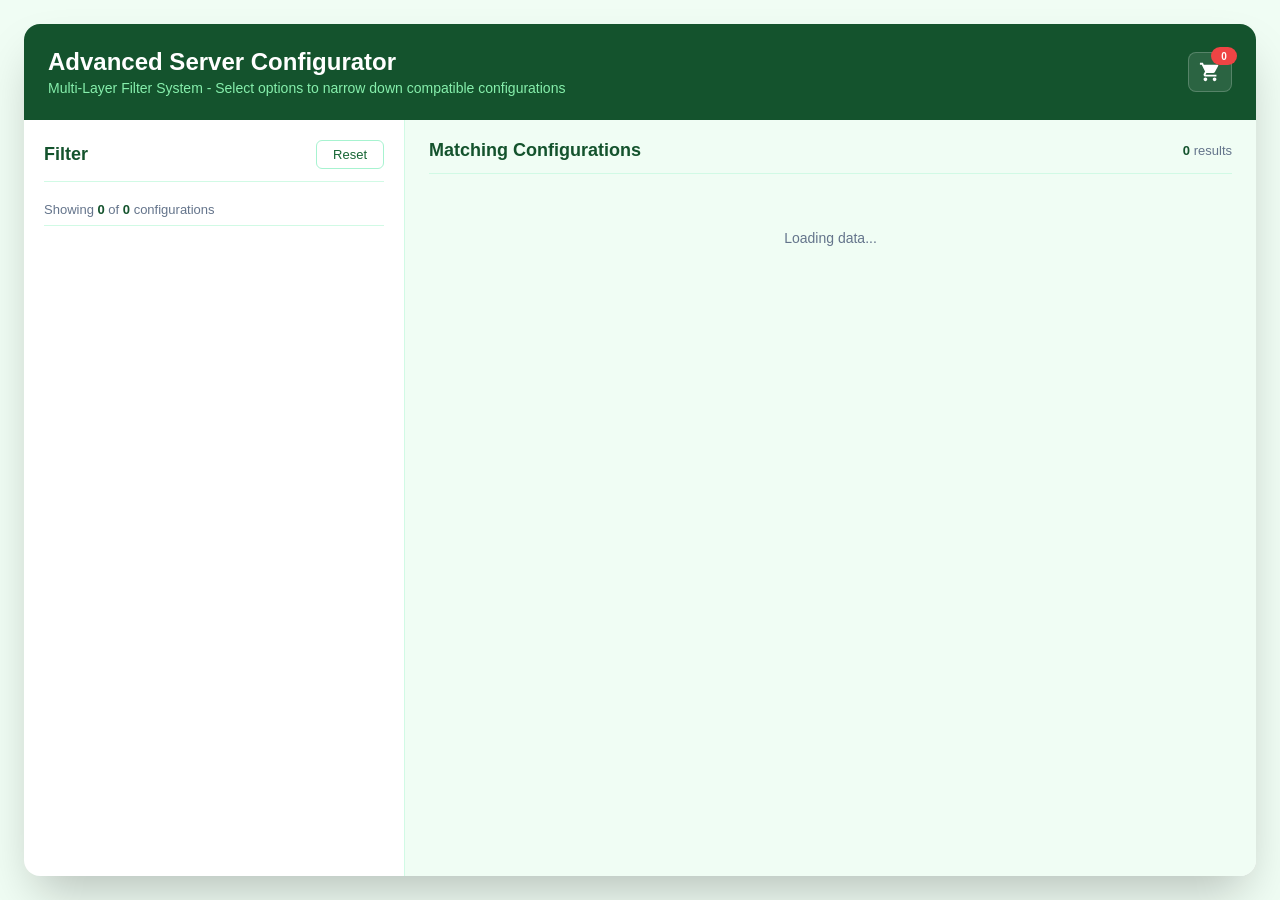
==== commit d04871ca: "refactor: split SPA into 3 pages with green theme and UI fixes - Split single-page app into index.ht" ====
--- a/index.html
+++ b/index.html
@@ -5,8 +5,9 @@
     <title>Server Multi-Layer Configurator</title>
     <link rel="stylesheet" href="styles.css">
     <script src="https://cdn.sheetjs.com/xlsx-0.20.3/package/dist/xlsx.full.min.js"></script>
+    <script src="app.js"></script>
 </head>
-<body style="background-color: #f1f5f9; padding: 24px; margin: 0; font-family: -apple-system, BlinkMacSystemFont, 'Segoe UI', Roboto, sans-serif; overflow: hidden; height: 100vh; box-sizing: border-box;">
+<body>
     <div class="configurator-wrapper">
         <div class="configurator-header">
             <div class="header-content">
@@ -14,7 +15,7 @@
                     <h1>Advanced Server Configurator</h1>
                     <p>Multi-Layer Filter System - Select options to narrow down compatible configurations</p>
                 </div>
-                <button class="cart-icon-btn" onclick="showCart()" title="Shopping Cart">
+                <button class="cart-icon-btn" onclick="window.location.href='cart.html'" title="Shopping Cart">
                     <svg xmlns="http://www.w3.org/2000/svg" viewBox="0 0 24 24" width="22" height="22" fill="#fff">
                         <path d="M7 18c-1.1 0-1.99.9-1.99 2S5.9 22 7 22s2-.9 2-2-.9-2-2-2zM1 2v2h2l3.6 7.59-1.35 2.45c-.16.28-.25.61-.25.96 0 1.1.9 2 2 2h12v-2H7.42c-.14 0-.25-.11-.25-.25l.03-.12.9-1.63h7.45c.75 0 1.41-.41 1.75-1.03l3.58-6.49A1.003 1.003 0 0 0 20 4H5.21l-.94-2H1zm16 16c-1.1 0-1.99.9-1.99 2s.89 2 1.99 2 2-.9 2-2-.9-2-2-2z"/>
                     </svg>
@@ -24,7 +25,6 @@
         </div>
 
         <div class="configurator-body">
-            <!-- PAGE 1: Filter + Results -->
             <div id="page-main" style="display: flex; flex: 1; min-height: 0;">
                 <div class="filter-panel">
                     <div class="filter-header">
@@ -49,485 +49,36 @@
                     </div>
                 </div>
             </div>
-
-            <!-- PAGE 2: Configuration Detail -->
-            <div id="page-configure" style="display: none; flex-direction: column; flex: 1; min-height: 0;">
-                <div class="page-toolbar">
-                    <button class="toolbar-back-btn" onclick="navigateTo('main')">
-                        <svg xmlns="http://www.w3.org/2000/svg" viewBox="0 0 24 24" width="16" height="16" fill="currentColor"><path d="M20 11H7.83l5.59-5.59L12 4l-8 8 8 8 1.41-1.41L7.83 13H20v-2z"/></svg>
-                        Back to Results
-                    </button>
-                    <span class="toolbar-title" id="config-toolbar-title"></span>
-                </div>
-                <div class="page-scroll-area" id="config-content"></div>
-                <div class="page-action-bar">
-                    <button class="btn btn-cancel" onclick="cancelConfig()">Cancel</button>
-                    <button class="btn btn-draft" onclick="saveDraft()">
-                        <svg xmlns="http://www.w3.org/2000/svg" viewBox="0 0 24 24" width="14" height="14" fill="currentColor"><path d="M17 3H5c-1.11 0-2 .9-2 2v14c0 1.1.89 2 2 2h14c1.1 0 2-.9 2-2V7l-4-4zm-5 16c-1.66 0-3-1.34-3-3s1.34-3 3-3 3 1.34 3 3-1.34 3-3 3zm3-10H5V5h10v4z"/></svg>
-                        Save Draft
-                    </button>
-                    <button class="btn btn-submit" onclick="submitConfig()">
-                        <svg xmlns="http://www.w3.org/2000/svg" viewBox="0 0 24 24" width="14" height="14" fill="currentColor"><path d="M9 16.17L4.83 12l-1.42 1.41L9 19 21 7l-1.41-1.41z"/></svg>
-                        Submit
-                    </button>
-                </div>
-            </div>
-
-            <!-- PAGE 3: Shopping Cart -->
-            <div id="page-cart" style="display: none; flex-direction: column; flex: 1; min-height: 0;">
-                <div class="page-toolbar">
-                    <button class="toolbar-back-btn" onclick="navigateTo('main')">
-                        <svg xmlns="http://www.w3.org/2000/svg" viewBox="0 0 24 24" width="16" height="16" fill="currentColor"><path d="M20 11H7.83l5.59-5.59L12 4l-8 8 8 8 1.41-1.41L7.83 13H20v-2z"/></svg>
-                        Back to Results
-                    </button>
-                    <span class="toolbar-title">
-                        <svg xmlns="http://www.w3.org/2000/svg" viewBox="0 0 24 24" width="18" height="18" fill="currentColor"><path d="M7 18c-1.1 0-1.99.9-1.99 2S5.9 22 7 22s2-.9 2-2-.9-2-2-2zM1 2v2h2l3.6 7.59-1.35 2.45c-.16.28-.25.61-.25.96 0 1.1.9 2 2 2h12v-2H7.42c-.14 0-.25-.11-.25-.25l.03-.12.9-1.63h7.45c.75 0 1.41-.41 1.75-1.03l3.58-6.49A1.003 1.003 0 0 0 20 4H5.21l-.94-2H1zm16 16c-1.1 0-1.99.9-1.99 2s.89 2 1.99 2 2-.9 2-2-.9-2-2-2z"/></svg>
-                        Shopping Cart
-                    </span>
-                </div>
-                <div class="page-scroll-area" id="cart-content"></div>
-            </div>
         </div>
     </div>
 
 <script>
 // ============================================
-// State
-// ============================================
-let products = [];
-let filterCategories = [];
-let selectedFilters = {};
-let selectedProduct = null;
-let configSectionDefs = []; // Raw section definitions from XLSX
-let activeConfigSections = []; // ConfigSection instances for current product
-let cartItems = JSON.parse(localStorage.getItem('serverCartItems') || '[]');
-let editingCartIndex = -1;
-
-// ============================================
-// ConfigSection Class
-// ============================================
-class ConfigSection {
-    /**
-     * @param {Object} params
-     * @param {string} params.key - Section key (e.g. 'cpu', 'dimm')
-     * @param {string} params.name - Display name (e.g. 'Processor (CPU)')
-     * @param {string} params.type - 'single' | 'multi' | 'optional'
-     * @param {Array} params.options - [{ id, name, desc, defaultQty, qtyEditable }]
-     */
-    constructor({ key, name, type, options }) {
-        this.key = key;
-        this.name = name;
-        this.type = type;
-        this.options = options;
-        this.selections = {}; // { optionId: qty (integer) }
-    }
-
-    select(optionId) {
-        const opt = this.options.find(o => o.id === optionId);
-        if (!opt) return;
-        if (this.type === 'single') {
-            this.selections = {};
-            this.selections[optionId] = opt.defaultQty;
-        } else {
-            if (this.selections[optionId] !== undefined) {
-                delete this.selections[optionId];
-            } else {
-                this.selections[optionId] = opt.defaultQty;
+// Initialize
+// ============================================
+function init() {
+    document.getElementById('total-count').textContent = products.length;
+    loadFilterState();
+    renderFilterCategories();
+    restoreFilterCheckboxes();
+    updateFilterState();
+    updateCartBadge();
+}
+
+function restoreFilterCheckboxes() {
+    for (const [key, values] of Object.entries(selectedFilters)) {
+        for (const value of values) {
+            const li = document.querySelector(`.product-filter-item[data-filter-key="${key}"][data-filter-value="${value}"]`);
+            if (li) {
+                const cb = li.querySelector('.gbt-main-checkbox');
+                if (cb) cb.checked = true;
             }
         }
     }
-
-    deselect(optionId) {
-        delete this.selections[optionId];
-    }
-
-    setQty(optionId, qty) {
-        const opt = this.options.find(o => o.id === optionId);
-        if (!opt || !opt.qtyEditable) return;
-        if (this.selections[optionId] !== undefined) {
-            this.selections[optionId] = Math.max(0, parseInt(qty) || 0);
-        }
-    }
-
-    getSelections() {
-        return { ...this.selections };
-    }
-
-    getSummary() {
-        const entries = Object.entries(this.selections);
-        if (entries.length === 0) return 'Not selected';
-        return entries.map(([id, qty]) => {
-            const opt = this.options.find(o => o.id === id);
-            return opt ? (qty > 1 ? qty + '\u00d7 ' + opt.name : opt.name) : id;
-        }).join(', ');
-    }
-
-    isValid() {
-        if (this.type === 'optional') return true;
-        return Object.keys(this.selections).length > 0;
-    }
-
-    loadSelections(selections) {
-        this.selections = {};
-        if (selections && typeof selections === 'object') {
-            for (const [id, qty] of Object.entries(selections)) {
-                if (this.options.find(o => o.id === id)) {
-                    this.selections[id] = parseInt(qty) || 0;
-                }
-            }
-        }
-    }
-
-    render() {
-        const summary = this.getSummary();
-        const isOpen = Object.keys(this.selections).length === 0;
-        const typeLabel = this.type === 'single' ? 'Single' : this.type === 'multi' ? 'Multi' : 'Optional';
-        const inputType = this.type === 'single' ? 'radio' : 'checkbox';
-
-        let html = `<div class="config-section ${isOpen ? 'open' : ''}" data-key="${this.key}">
-            <div class="config-section-header" onclick="toggleSection(this)">
-                <span class="config-section-label">${this.name}</span>
-                <span class="config-section-type-badge config-type-${this.type}">${typeLabel}</span>
-                <span class="config-section-value" id="summary-${this.key}">${summary}</span>
-                <svg xmlns="http://www.w3.org/2000/svg" viewBox="0 0 24 24" class="config-section-chevron">
-                    <path d="M2.29 7.29a.996.996 0 0 1 1.41 0l8.29 8.29 8.29-8.29a.996.996 0 1 1 1.41 1.41l-9 9a.996.996 0 0 1-1.41 0L2.29 8.71a.996.996 0 0 1 0-1.41Z" style="fill-rule:evenodd;"/>
-                </svg>
-            </div>
-            <div class="config-section-body"><div class="config-option-list">`;
-
-        this.options.forEach(opt => {
-            const isSelected = this.selections[opt.id] !== undefined;
-            const qty = isSelected ? this.selections[opt.id] : opt.defaultQty;
-
-            if (this.type === 'single') {
-                html += `<label class="config-option ${isSelected ? 'selected' : ''}">
-                    <input type="radio" name="cfg-${this.key}" value="${opt.id}" ${isSelected ? 'checked' : ''} onchange="onSectionSelect('${this.key}','${opt.id}')">
-                    <span class="radio-dot"></span>
-                    <div class="config-option-text">
-                        <div class="config-option-name">${opt.name}</div>
-                        <div class="config-option-desc">${opt.desc}</div>
-                    </div>
-                    <div class="config-option-qty">
-                        <span class="qty-label">Qty:</span>
-                        <input type="number" class="qty-input" value="${qty}" min="0" ${!opt.qtyEditable ? 'disabled' : ''} onchange="onSectionQty('${this.key}','${opt.id}',this.value)" onclick="event.stopPropagation()">
-                    </div>
-                </label>`;
-            } else {
-                html += `<label class="config-option ${isSelected ? 'selected' : ''}">
-                    <input type="checkbox" name="cfg-${this.key}" value="${opt.id}" ${isSelected ? 'checked' : ''} onchange="onSectionSelect('${this.key}','${opt.id}')">
-                    <span class="checkbox-dot">
-                        <svg xmlns="http://www.w3.org/2000/svg" width="10" height="8" fill="none" class="checkbox-check-icon">
-                            <path fill="#fff" fill-rule="evenodd" d="M9.218.304a1 1 0 0 1-.022 1.414l-5.187 5a1 1 0 0 1-1.393 0L.804 4.99a1 1 0 0 1 1.392-1.436l1.117 1.052L7.803.282a1 1 0 0 1 1.415.022" clip-rule="evenodd"/>
-                        </svg>
-                    </span>
-                    <div class="config-option-text">
-                        <div class="config-option-name">${opt.name}</div>
-                        <div class="config-option-desc">${opt.desc}</div>
-                    </div>
-                    <div class="config-option-qty">
-                        <span class="qty-label">Qty:</span>
-                        <input type="number" class="qty-input" value="${qty}" min="0" ${!opt.qtyEditable ? 'disabled' : ''} onchange="onSectionQty('${this.key}','${opt.id}',this.value)" onclick="event.stopPropagation()">
-                    </div>
-                </label>`;
-            }
-        });
-
-        html += '</div></div></div>';
-        return html;
-    }
-}
-
-// ============================================
-// PCIe Slot Compatibility Engine
-// ============================================
-
-/**
- * Slot compatibility: which card interfaces can fit in which slot types.
- * PCIe x16 double width slot → PCIe x16 double width, PCIe x16, PCIe x8
- * PCIe x16 slot → PCIe x16, PCIe x8
- * PCIe x8 slot → PCIe x8
- * OCP3.0 x16 slot → OCP3.0 x16, OCP3.0 x8
- * OCP3.0 x8 slot → OCP3.0 x8
- */
-const SLOT_ACCEPTS = {
-    'PCIe x16 double width': ['PCIe x16 double width', 'PCIe x16', 'PCIe x8'],
-    'PCIe x16': ['PCIe x16', 'PCIe x8'],
-    'PCIe x8': ['PCIe x8'],
-    'OCP3.0 x16': ['OCP3.0 x16', 'OCP3.0 x8'],
-    'OCP3.0 x8': ['OCP3.0 x8'],
-};
-
-/** Priority for card interfaces: more restrictive = higher priority (assigned first). */
-const INTERFACE_PRIORITY = {
-    'PCIe x16 double width': 0,
-    'OCP3.0 x16': 1,
-    'OCP3.0 x8': 2,
-    'PCIe x16': 3,
-    'PCIe x8': 4,
-};
-
-/** Slot "size" for greedy assignment: prefer using the smallest compatible slot. */
-const SLOT_SIZE = {
-    'OCP3.0 x8': 0,
-    'OCP3.0 x16': 1,
-    'PCIe x8': 2,
-    'PCIe x16': 3,
-    'PCIe x16 double width': 4,
-};
-
-/**
- * Validate PCIe slot assignments for a product given current card selections.
- * @param {Object} product - The server product with pcieSlots array.
- * @param {Array} activeConfigSections - Current ConfigSection instances.
- * @returns {{ assignments: Array, unassigned: Array, slotStatus: Array, warnings: Array }}
- */
-function validatePcieSlots(product, sections) {
-    // Collect all cards that need a PCIe/OCP slot
-    const cardRequests = [];
-    sections.forEach(section => {
-        for (const [optId, qty] of Object.entries(section.selections)) {
-            const opt = section.options.find(o => o.id === optId);
-            if (!opt || !opt.pcieInterface) continue; // skip cards with no interface (onboard, none)
-            for (let i = 0; i < qty; i++) {
-                cardRequests.push({
-                    sectionKey: section.key,
-                    optionId: optId,
-                    name: opt.name,
-                    iface: opt.pcieInterface,
-                });
-            }
-        }
-    });
-
-    // 1U RAID BBU rule: if product is 1U and a RAID card is selected, add BBU x8 requirement
-    const is1U = product.formFactor === '1u';
-    const hasRaid = sections.some(s => s.key === 'raidCard' && Object.keys(s.selections).some(id => id !== 'none'));
-    if (is1U && hasRaid) {
-        cardRequests.push({
-            sectionKey: 'raidCard',
-            optionId: '_bbu',
-            name: 'RAID BBU (1U)',
-            iface: 'PCIe x8',
-        });
-    }
-
-    // Build available slot list (each slot tracked individually)
-    const slots = product.pcieSlots.map((type, idx) => ({
-        index: idx,
-        type: type,
-        assigned: null, // will hold card info if assigned
-    }));
-
-    // Sort cards: most restrictive interface first
-    const sortedCards = [...cardRequests].sort((a, b) =>
-        (INTERFACE_PRIORITY[a.iface] ?? 99) - (INTERFACE_PRIORITY[b.iface] ?? 99)
-    );
-
-    const assignments = [];
-    const unassigned = [];
-
-    for (const card of sortedCards) {
-        // Find compatible unoccupied slots, prefer smallest compatible slot
-        const compatibleSlots = slots
-            .filter(s => !s.assigned && SLOT_ACCEPTS[s.type] && SLOT_ACCEPTS[s.type].includes(card.iface))
-            .sort((a, b) => (SLOT_SIZE[a.type] ?? 99) - (SLOT_SIZE[b.type] ?? 99));
-
-        if (compatibleSlots.length > 0) {
-            const slot = compatibleSlots[0];
-            slot.assigned = card;
-            assignments.push({ slot: slot, card: card });
-        } else {
-            unassigned.push(card);
-        }
-    }
-
-    // Build warnings
-    const warnings = [];
-    if (unassigned.length > 0) {
-        const names = unassigned.map(c => c.name).join(', ');
-        warnings.push(`Not enough compatible PCIe slots for: ${names}`);
-    }
-
-    return {
-        assignments,
-        unassigned,
-        slotStatus: slots,
-        warnings,
-        totalCards: cardRequests.length,
-        totalSlots: slots.length,
-    };
-}
-
-// ============================================
-// Build ConfigSection instances for a product
-// ============================================
-function createConfigSections(product) {
-    return configSectionDefs.map(def => {
-        // Skip DIMM section if product has no DIMM slots
-        if (def.key === 'dimm' && product.dimmSlots === 0) return null;
-
-        // Filter options that apply to this product (by cpuSeries or '*' for universal)
-        const filteredOptions = def.options.filter(opt => {
-            if (opt.appliesTo === '*') return true;
-            return opt.appliesTo === product.cpuSeries;
-        });
-
-        if (filteredOptions.length === 0) return null;
-
-        // Clone options and enrich DIMM descriptions with total memory
-        const clonedOptions = filteredOptions.map(opt => {
-            const clone = { id: opt.id, name: opt.name, desc: opt.desc, defaultQty: opt.defaultQty, qtyEditable: opt.qtyEditable, pcieInterface: opt.pcieInterface || '' };
-            if (def.key === 'dimm' && product.dimmSlots > 0) {
-                const match = opt.name.match(/(\d+)GB/);
-                if (match) {
-                    const gb = parseInt(match[1]);
-                    const total = gb * product.dimmSlots;
-                    const totalStr = total >= 1024 ? (total / 1024) + 'TB' : total + 'GB';
-                    clone.desc = opt.desc + ' / ' + product.dimmSlots + ' slots = ' + totalStr + ' Total';
-                }
-            }
-            return clone;
-        });
-
-        return new ConfigSection({ key: def.key, name: def.name, type: def.type, options: clonedOptions });
-    }).filter(Boolean);
-}
-
-// ============================================
-// XLSX Parsing
-// ============================================
-function sheetToRows(workbook, sheetName) {
-    const sheet = workbook.Sheets[sheetName];
-    return XLSX.utils.sheet_to_json(sheet, { defval: '' });
-}
-
-function parseProducts(rows) {
-    return rows.map(row => ({
-        id: String(row.id || ''),
-        platform: String(row.platform || ''),
-        cooling: String(row.cooling || ''),
-        vendor: String(row.vendor || ''),
-        cpuSeries: String(row.cpuSeries || ''),
-        formFactor: String(row.formFactor || ''),
-        gpuType: String(row.gpuType || ''),
-        gpus: parseInt(row.gpus, 10) || 0,
-        dimmSlots: parseInt(row.dimmSlots, 10) || 0,
-        lanSpeed: String(row.lanSpeed || ''),
-        application: row.application ? String(row.application).split('|') : [],
-        pcieSlots: row.pcieSlots ? String(row.pcieSlots).split('|').map(s => s.trim()).filter(Boolean) : []
-    }));
-}
-
-function parseFilters(rows) {
-    const categoryMap = new Map();
-    rows.forEach(row => {
-        const key = String(row.category_key || '');
-        if (!categoryMap.has(key)) {
-            categoryMap.set(key, { key, name: String(row.category_name || ''), options: [] });
-        }
-        categoryMap.get(key).options.push({ value: String(row.option_value || ''), label: String(row.option_label || '') });
-    });
-    return Array.from(categoryMap.values());
-}
-
-function parseConfigOptions(rows) {
-    const sectionMap = new Map();
-    rows.forEach(row => {
-        const key = String(row.section_key || '');
-        if (!key) return;
-        if (!sectionMap.has(key)) {
-            sectionMap.set(key, {
-                key,
-                name: String(row.section_name || ''),
-                type: String(row.section_type || 'single'),
-                options: []
-            });
-        }
-        sectionMap.get(key).options.push({
-            id: String(row.option_id || ''),
-            name: String(row.option_name || ''),
-            desc: String(row.option_desc || ''),
-            defaultQty: parseInt(row.default_qty) || 1,
-            qtyEditable: String(row.qty_editable).toLowerCase() === 'true',
-            appliesTo: String(row.applies_to || '*'),
-            pcieInterface: String(row.pcie_interface || '')
-        });
-    });
-    return Array.from(sectionMap.values());
-}
-
-async function loadData() {
-    const resp = await fetch('data.xlsx');
-    const workbook = XLSX.read(await resp.arrayBuffer(), { type: 'array' });
-    products = parseProducts(sheetToRows(workbook, 'Products'));
-    filterCategories = parseFilters(sheetToRows(workbook, 'Filters'));
-    configSectionDefs = parseConfigOptions(sheetToRows(workbook, 'ConfigOptions'));
-    init();
-}
-
-// ============================================
-// Initialize
-// ============================================
-function init() {
-    document.getElementById('total-count').textContent = products.length;
-    renderFilterCategories();
-    updateFilterState();
-    updateCartBadge();
-}
-
-// ============================================
-// Page Navigation (inline style switching)
-// ============================================
-function navigateTo(page) {
-    document.getElementById('page-main').style.display = 'none';
-    document.getElementById('page-configure').style.display = 'none';
-    document.getElementById('page-cart').style.display = 'none';
-
-    if (page === 'main') {
-        document.getElementById('page-main').style.display = 'flex';
-    } else if (page === 'configure') {
-        document.getElementById('page-configure').style.display = 'flex';
-    } else if (page === 'cart') {
-        document.getElementById('page-cart').style.display = 'flex';
-    }
-}
-
-function showCart() {
-    renderCart();
-    navigateTo('cart');
-}
-
-function openConfigurator(productId, cartIndex) {
-    selectedProduct = products.find(p => p.id === productId);
-    if (!selectedProduct) return;
-
-    activeConfigSections = createConfigSections(selectedProduct);
-
-    if (typeof cartIndex === 'number' && cartIndex >= 0) {
-        editingCartIndex = cartIndex;
-        const savedConfig = cartItems[cartIndex].config;
-        activeConfigSections.forEach(section => {
-            if (savedConfig[section.key]) {
-                // Handle legacy format: if value is a string, convert to { id: defaultQty }
-                const val = savedConfig[section.key];
-                if (typeof val === 'string' && val) {
-                    section.loadSelections({ [val]: 1 });
-                } else if (typeof val === 'object') {
-                    section.loadSelections(val);
-                }
-            }
-        });
-    } else {
-        editingCartIndex = -1;
-    }
-
-    document.getElementById('config-toolbar-title').textContent = 'Configure: ' + productId;
-    renderConfigPage();
-    navigateTo('configure');
-}
-
-// ============================================
-// Render Filter Categories (unchanged)
+}
+
+// ============================================
+// Render Filter Categories
 // ============================================
 function renderFilterCategories() {
     const container = document.getElementById('filter-option-container');
@@ -605,7 +156,7 @@
 }
 
 // ============================================
-// Filter Logic (unchanged)
+// Filter Logic
 // ============================================
 function onFilterChange(checkbox) {
     const key = checkbox.name;
@@ -617,6 +168,7 @@
         selectedFilters[key].delete(value);
         if (selectedFilters[key].size === 0) delete selectedFilters[key];
     }
+    saveFilterState();
     updateFilterState();
 }
 
@@ -679,7 +231,7 @@
 }
 
 // ============================================
-// Filter Tags (unchanged)
+// Filter Tags
 // ============================================
 function renderFilterTags() {
     const container = document.getElementById('filter-tags-container');
@@ -714,27 +266,19 @@
     }
     const li = document.querySelector(`.product-filter-item[data-filter-key="${key}"][data-filter-value="${value}"]`);
     if (li) { const cb = li.querySelector('.gbt-main-checkbox'); if (cb) cb.checked = false; }
+    saveFilterState();
     updateFilterState();
 }
 
 function resetAllFilters() {
     selectedFilters = {};
     document.querySelectorAll('.gbt-main-checkbox').forEach(cb => { cb.checked = false; });
+    saveFilterState();
     updateFilterState();
 }
 
 // ============================================
-// Label helpers
-// ============================================
-function buildLabelMap() {
-    const m = {};
-    filterCategories.forEach(cat => { cat.options.forEach(opt => { m[`${cat.key}:${opt.value}`] = opt.label; }); });
-    return m;
-}
-function getLabel(m, key, val) { return m[`${key}:${val}`] || val; }
-
-// ============================================
-// Render Results (original table + arrow column)
+// Render Results
 // ============================================
 function renderResults(matchingProducts) {
     const list = document.getElementById('results-list');
@@ -776,303 +320,17 @@
 }
 
 // ============================================
-// Configuration Page
-// ============================================
-function renderConfigPage() {
-    const content = document.getElementById('config-content');
-    const lm = buildLabelMap();
-    const p = selectedProduct;
-    const gpuText = p.gpus > 0 ? p.gpus + '\u00d7 ' + getLabel(lm, 'gpuType', p.gpuType) : 'No GPU';
-
-    let html = `<div class="config-summary-card">
-        <div class="config-summary-name">${p.id}</div>
-        <div class="config-summary-badges">
-            <span class="result-badge platform">${getLabel(lm, 'platform', p.platform)}</span>
-            <span class="result-badge vendor">${getLabel(lm, 'vendor', p.vendor)}</span>
-            <span class="result-badge form-factor">${getLabel(lm, 'formFactor', p.formFactor)}</span>
-            <span class="result-badge cooling">${getLabel(lm, 'cooling', p.cooling)}</span>
-        </div>
-        <div class="config-summary-detail">
-            ${getLabel(lm, 'cpuSeries', p.cpuSeries)} &middot; ${gpuText} &middot; ${p.dimmSlots} DIMM Slots &middot; ${getLabel(lm, 'lanSpeed', p.lanSpeed)}
-        </div>
-    </div>`;
-
-    // Show integrated memory notice if no DIMM slots
-    if (p.dimmSlots === 0) {
-        const dimmDef = configSectionDefs.find(d => d.key === 'dimm');
-        if (dimmDef) {
-            html += `<div class="config-section"><div class="config-section-header">
-                <span class="config-section-label">${dimmDef.name}</span>
-                <span class="config-section-value">Integrated Memory (No DIMM Slots)</span>
-            </div></div>`;
-        }
-    }
-
-    // Render all active config sections using ConfigSection.render()
-    activeConfigSections.forEach(section => {
-        html += section.render();
-    });
-
-    // PCIe Slot Usage panel
-    html += `<div id="pcie-slot-panel"></div>`;
-
-    content.innerHTML = html;
-    renderPcieSlotPanel();
-}
-
-function renderPcieSlotPanel() {
-    const panel = document.getElementById('pcie-slot-panel');
-    if (!panel || !selectedProduct) return;
-
-    const result = validatePcieSlots(selectedProduct, activeConfigSections);
-    const hasWarnings = result.warnings.length > 0;
-
-    let html = `<div class="pcie-slot-section ${hasWarnings ? 'pcie-has-warnings' : ''}">
-        <div class="pcie-slot-header">
-            <span class="pcie-slot-title">PCIe Slot Usage</span>
-            <span class="pcie-slot-count">${result.totalCards} / ${result.totalSlots} slots used</span>
-        </div>`;
-
-    if (hasWarnings) {
-        html += `<div class="pcie-warnings">`;
-        result.warnings.forEach(w => {
-            html += `<div class="pcie-warning-item">
-                <svg xmlns="http://www.w3.org/2000/svg" viewBox="0 0 24 24" width="14" height="14" fill="currentColor"><path d="M1 21h22L12 2 1 21zm12-3h-2v-2h2v2zm0-4h-2v-4h2v4z"/></svg>
-                ${w}
-            </div>`;
-        });
-        html += `</div>`;
-    }
-
-    html += `<div class="pcie-slot-grid">`;
-    result.slotStatus.forEach((slot, idx) => {
-        const occupied = slot.assigned !== null;
-        const statusClass = occupied ? 'pcie-slot-occupied' : 'pcie-slot-empty';
-        html += `<div class="pcie-slot-item ${statusClass}">
-            <div class="pcie-slot-type">${slot.type}</div>
-            <div class="pcie-slot-label">${occupied ? slot.assigned.name : 'Empty'}</div>
-        </div>`;
-    });
-
-    // Show unassigned cards
-    result.unassigned.forEach(card => {
-        html += `<div class="pcie-slot-item pcie-slot-overflow">
-            <div class="pcie-slot-type">No slot</div>
-            <div class="pcie-slot-label">${card.name}</div>
-        </div>`;
-    });
-
-    html += `</div></div>`;
-    panel.innerHTML = html;
-}
-
-function toggleSection(headerEl) {
-    headerEl.parentElement.classList.toggle('open');
-}
-
-// ============================================
-// ConfigSection Event Handlers
-// ============================================
-function onSectionSelect(sectionKey, optionId) {
-    const section = activeConfigSections.find(s => s.key === sectionKey);
-    if (!section) return;
-    section.select(optionId);
-    updateSectionUI(section);
-}
-
-function onSectionQty(sectionKey, optionId, value) {
-    const section = activeConfigSections.find(s => s.key === sectionKey);
-    if (!section) return;
-    section.setQty(optionId, value);
-    updateSectionUI(section);
-}
-
-function updateSectionUI(section) {
-    const summaryEl = document.getElementById('summary-' + section.key);
-    if (summaryEl) summaryEl.textContent = section.getSummary();
-
-    const sectionEl = document.querySelector(`.config-section[data-key="${section.key}"]`);
-    if (!sectionEl) return;
-
-    sectionEl.querySelectorAll('.config-option').forEach(label => {
-        const input = label.querySelector('input');
-        const optId = input.value;
-        const isSelected = section.selections[optId] !== undefined;
-        label.classList.toggle('selected', isSelected);
-        input.checked = isSelected;
-
-        const qtyInput = label.querySelector('.qty-input');
-        if (qtyInput && isSelected) {
-            qtyInput.value = section.selections[optId];
-        }
-    });
-
-    // Re-validate PCIe slot usage whenever card selections change
-    if (section.key === 'lanCard' || section.key === 'raidCard') {
-        renderPcieSlotPanel();
-    }
-}
-
-// ============================================
-// Config Actions
-// ============================================
-function cancelConfig() {
-    editingCartIndex = -1;
-    activeConfigSections = [];
-    selectedProduct = null;
-    navigateTo('main');
-}
-
-function saveDraft() {
-    if (!selectedProduct) return;
-    const config = {};
-    activeConfigSections.forEach(s => { config[s.key] = s.getSelections(); });
-    const item = { productId: selectedProduct.id, config, status: 'draft', timestamp: new Date().toISOString() };
-    if (editingCartIndex >= 0) cartItems[editingCartIndex] = item;
-    else cartItems.push(item);
-    persistCart();
-    editingCartIndex = -1;
-    navigateTo('main');
-}
-
-function submitConfig() {
-    if (!selectedProduct) return;
-    const allValid = activeConfigSections.every(s => s.isValid());
-    if (!allValid) { alert('Please complete all required configuration selections before submitting.'); return; }
-    const pcieResult = validatePcieSlots(selectedProduct, activeConfigSections);
-    if (pcieResult.unassigned.length > 0) {
-        const names = pcieResult.unassigned.map(c => c.name).join(', ');
-        alert('PCIe slot conflict: not enough compatible slots for: ' + names + '. Please adjust your card selections.');
-        return;
-    }
-    const config = {};
-    activeConfigSections.forEach(s => { config[s.key] = s.getSelections(); });
-    const item = { productId: selectedProduct.id, config, status: 'confirmed', timestamp: new Date().toISOString() };
-    if (editingCartIndex >= 0) cartItems[editingCartIndex] = item;
-    else cartItems.push(item);
-    persistCart();
-    editingCartIndex = -1;
-    showCart();
-}
-
-// ============================================
-// Cart
-// ============================================
-function persistCart() {
-    localStorage.setItem('serverCartItems', JSON.stringify(cartItems));
-    updateCartBadge();
-}
-
-function updateCartBadge() {
-    const badge = document.getElementById('cart-badge');
-    badge.textContent = cartItems.length;
-    badge.style.display = cartItems.length > 0 ? 'flex' : 'none';
-}
-
-function removeCartItem(index) { cartItems.splice(index, 1); persistCart(); renderCart(); }
-function editCartItem(index) { openConfigurator(cartItems[index].productId, index); }
-function confirmCartItem(index) { cartItems[index].status = 'confirmed'; cartItems[index].timestamp = new Date().toISOString(); persistCart(); renderCart(); }
-
-function renderCart() {
-    const content = document.getElementById('cart-content');
-    if (cartItems.length === 0) {
-        content.innerHTML = `<div class="cart-empty">
-            <svg xmlns="http://www.w3.org/2000/svg" viewBox="0 0 24 24" width="56" height="56" fill="#cbd5e1">
-                <path d="M7 18c-1.1 0-1.99.9-1.99 2S5.9 22 7 22s2-.9 2-2-.9-2-2-2zM1 2v2h2l3.6 7.59-1.35 2.45c-.16.28-.25.61-.25.96 0 1.1.9 2 2 2h12v-2H7.42c-.14 0-.25-.11-.25-.25l.03-.12.9-1.63h7.45c.75 0 1.41-.41 1.75-1.03l3.58-6.49A1.003 1.003 0 0 0 20 4H5.21l-.94-2H1zm16 16c-1.1 0-1.99.9-1.99 2s.89 2 1.99 2 2-.9 2-2-.9-2-2-2z"/>
-            </svg>
-            <p style="font-size:15px;font-weight:600;color:#475569;margin:12px 0 4px;">Your cart is empty</p>
-            <p style="font-size:13px;color:#94a3b8;margin:0;">Configure a server model and save it to your cart.</p>
-            <button class="btn btn-submit" onclick="navigateTo('main')" style="margin-top:16px;">Browse Models</button>
-        </div>`;
-        return;
-    }
-
-    const lm = buildLabelMap();
-    const confirmed = cartItems.filter(i => i.status === 'confirmed').length;
-    const drafts = cartItems.filter(i => i.status === 'draft').length;
-
-    let html = `<div class="cart-stats">
-        <span>${cartItems.length} item(s)</span>
-        <span><span style="color:#16a34a;font-weight:500;">${confirmed} confirmed</span> &middot; <span style="color:#d97706;font-weight:500;">${drafts} draft(s)</span></span>
-    </div>`;
-
-    cartItems.forEach((item, i) => {
-        const product = products.find(p => p.id === item.productId);
-        if (!product) return;
-        const gpuText = product.gpus > 0 ? product.gpus + '\u00d7 ' + getLabel(lm, 'gpuType', product.gpuType) : 'No GPU';
-        const statusCls = item.status === 'confirmed' ? 'badge-confirmed' : 'badge-draft';
-        const statusTxt = item.status === 'confirmed' ? 'Confirmed' : 'Draft';
-
-        // Build config table rows dynamically from section definitions
-        let configRows = '';
-        configSectionDefs.forEach(def => {
-            const val = item.config[def.key];
-            let displayText;
-            if (def.key === 'dimm' && product.dimmSlots === 0) {
-                displayText = 'Integrated';
-            } else {
-                displayText = resolveConfigSummary(def.key, val);
-            }
-            configRows += `<tr><td class="cart-cfg-label">${def.name}</td><td>${displayText}</td></tr>`;
-        });
-
-        html += `<div class="cart-item">
-            <div class="cart-item-top">
-                <div class="cart-item-title">
-                    <strong>${item.productId}</strong>
-                    <span class="cart-status-badge ${statusCls}">${statusTxt}</span>
-                </div>
-                <div class="cart-item-actions">
-                    ${item.status === 'draft' ? `<button class="cart-btn-icon cart-btn-confirm" onclick="confirmCartItem(${i})" title="Confirm"><svg xmlns="http://www.w3.org/2000/svg" viewBox="0 0 24 24" width="14" height="14" fill="currentColor"><path d="M9 16.17L4.83 12l-1.42 1.41L9 19 21 7l-1.41-1.41z"/></svg></button>` : ''}
-                    <button class="cart-btn-icon cart-btn-edit" onclick="editCartItem(${i})" title="Edit"><svg xmlns="http://www.w3.org/2000/svg" viewBox="0 0 24 24" width="14" height="14" fill="currentColor"><path d="M3 17.25V21h3.75L17.81 9.94l-3.75-3.75L3 17.25zM20.71 7.04a.996.996 0 0 0 0-1.41l-2.34-2.34a.996.996 0 0 0-1.41 0l-1.83 1.83 3.75 3.75 1.83-1.83z"/></svg></button>
-                    <button class="cart-btn-icon cart-btn-del" onclick="removeCartItem(${i})" title="Remove"><svg xmlns="http://www.w3.org/2000/svg" viewBox="0 0 24 24" width="14" height="14" fill="currentColor"><path d="M6 19c0 1.1.9 2 2 2h8c1.1 0 2-.9 2-2V7H6v12zM19 4h-3.5l-1-1h-5l-1 1H5v2h14V4z"/></svg></button>
-                </div>
-            </div>
-            <div class="cart-item-badges">
-                <span class="result-badge platform">${getLabel(lm, 'platform', product.platform)}</span>
-                <span class="result-badge vendor">${getLabel(lm, 'vendor', product.vendor)}</span>
-                <span class="result-badge form-factor">${getLabel(lm, 'formFactor', product.formFactor)}</span>
-                <span class="result-badge cooling">${getLabel(lm, 'cooling', product.cooling)}</span>
-                <span style="font-size:11px;color:#64748b;">${gpuText}</span>
-            </div>
-            <table class="cart-config-table">
-                ${configRows}
-            </table>
-            <div class="cart-item-time">Updated: ${new Date(item.timestamp).toLocaleString()}</div>
-        </div>`;
-    });
-
-    content.innerHTML = html;
-}
-
-function resolveConfigSummary(sectionKey, selections) {
-    // Handle missing or empty selections
-    if (!selections || (typeof selections === 'object' && Object.keys(selections).length === 0)) {
-        return '<em style="color:#94a3b8;">Not selected</em>';
-    }
-    // Handle legacy string format
-    if (typeof selections === 'string') {
-        const def = configSectionDefs.find(d => d.key === sectionKey);
-        if (def) {
-            const opt = def.options.find(o => o.id === selections);
-            return opt ? opt.name : selections;
-        }
-        return selections;
-    }
-    // New object format { optionId: qty }
-    const def = configSectionDefs.find(d => d.key === sectionKey);
-    if (!def) return JSON.stringify(selections);
-    return Object.entries(selections).map(([optId, qty]) => {
-        const opt = def.options.find(o => o.id === optId);
-        const name = opt ? opt.name : optId;
-        return qty > 1 ? qty + '\u00d7 ' + name : name;
-    }).join(', ');
+// Open Configurator (navigate to configure.html)
+// ============================================
+function openConfigurator(productId) {
+    saveFilterState();
+    window.location.href = 'configure.html?product=' + encodeURIComponent(productId);
 }
 
 // ============================================
 // Start
 // ============================================
-loadData();
+loadData(init);
 </script>
 </body>
 </html>
--- a/styles.css
+++ b/styles.css
@@ -1,6 +1,17 @@
 /* ============================================
-   Server Configurator - Styles
+   Server Configurator - Styles (Light Green Theme)
    ============================================ */
+
+/* Body */
+body {
+    background-color: #f0fdf4;
+    padding: 24px;
+    margin: 0;
+    font-family: -apple-system, BlinkMacSystemFont, 'Segoe UI', Roboto, sans-serif;
+    overflow: hidden;
+    height: 100vh;
+    box-sizing: border-box;
+}
 
 /* Layout */
 .configurator-wrapper {
@@ -16,7 +27,7 @@
 }
 
 .configurator-header {
-    background-color: #1e293b;
+    background-color: #14532d;
     padding: 24px;
     color: #fff;
 }
@@ -34,7 +45,7 @@
 }
 
 .configurator-header p {
-    color: #94a3b8;
+    color: #86efac;
     font-size: 0.875rem;
     margin: 4px 0 0 0;
 }
@@ -82,7 +93,7 @@
 }
 
 /* ============================================
-   PAGE 1: Filter + Results (original style)
+   PAGE 1: Filter + Results
    ============================================ */
 
 /* Left: Filter Panel */
@@ -90,7 +101,7 @@
     width: 340px;
     min-width: 340px;
     padding: 20px;
-    border-right: 1px solid #e2e8f0;
+    border-right: 1px solid #d1fae5;
     overflow-y: auto;
     max-height: calc(100vh - 120px);
 }
@@ -101,7 +112,7 @@
     padding: 20px 24px;
     overflow-y: auto;
     max-height: calc(100vh - 120px);
-    background-color: #f8fafc;
+    background-color: #f0fdf4;
 }
 
 /* Filter Header */
@@ -110,31 +121,31 @@
     justify-content: space-between;
     align-items: center;
     padding: 0 0 12px 0;
-    border-bottom: 1px solid #e2e8f0;
+    border-bottom: 1px solid #d1fae5;
     margin-bottom: 12px;
 }
 
 .filter-title {
     font-size: 18px;
     font-weight: 700;
-    color: #1e293b;
+    color: #14532d;
 }
 
 .filter-reset-btn {
     background: none;
-    border: 1px solid #cbd5e1;
+    border: 1px solid #a7f3d0;
     padding: 6px 16px;
     border-radius: 6px;
-    color: #64748b;
+    color: #166534;
     font-size: 13px;
     cursor: pointer;
     transition: all 0.2s ease;
 }
 
 .filter-reset-btn:hover {
-    background-color: #f1f5f9;
-    color: #334155;
-    border-color: #94a3b8;
+    background-color: #dcfce7;
+    color: #14532d;
+    border-color: #86efac;
 }
 
 /* Filter Tags */
@@ -146,8 +157,8 @@
     align-items: center;
     gap: 5px;
     padding: 3px 9px;
-    background-color: #e0f2fe;
-    color: #0369a1;
+    background-color: #dcfce7;
+    color: #166534;
     border-radius: 16px;
     font-size: 11px;
     font-weight: 500;
@@ -156,26 +167,26 @@
     border: none;
 }
 
-.filter-tag:hover { background-color: #bae6fd; }
-.filter-tag .tag-remove { width: 12px; height: 12px; fill: #0369a1; }
-.filter-tag:hover .tag-remove { fill: #0c4a6e; }
+.filter-tag:hover { background-color: #bbf7d0; }
+.filter-tag .tag-remove { width: 12px; height: 12px; fill: #166534; }
+.filter-tag:hover .tag-remove { fill: #14532d; }
 
 /* Product Count */
 .product-count {
     padding: 8px 0;
     font-size: 13px;
     color: #64748b;
-    border-bottom: 1px solid #e2e8f0;
+    border-bottom: 1px solid #d1fae5;
     margin-bottom: 10px;
 }
-.product-count strong { color: #1e293b; }
+.product-count strong { color: #14532d; }
 
 /* Filter Option Container */
 .filter-option-container { display: flex; flex-direction: column; gap: 6px; }
 
 /* Filter Category */
 .product-filter-category {
-    border: 1px solid #e5e7eb;
+    border: 1px solid #d1fae5;
     border-radius: 8px;
     overflow: hidden;
 }
@@ -185,20 +196,20 @@
     justify-content: space-between;
     align-items: center;
     padding: 10px 14px;
-    background-color: #f8fafc;
+    background-color: #f0fdf4;
     cursor: pointer;
     font-weight: 600;
-    color: #334155;
+    color: #166534;
     user-select: none;
 }
 
-.product-category-title:hover { background-color: #f1f5f9; }
+.product-category-title:hover { background-color: #dcfce7; }
 .product-category-name { font-size: 13px; }
 
 .filter-icon {
     width: 14px;
     height: 14px;
-    fill: #64748b;
+    fill: #16a34a;
     transition: transform 0.3s ease;
 }
 
@@ -222,7 +233,7 @@
 
 .product-sub-menu::-webkit-scrollbar { width: 4px; }
 .product-sub-menu::-webkit-scrollbar-track { background: transparent; }
-.product-sub-menu::-webkit-scrollbar-thumb { background-color: #cbd5e1; border-radius: 2px; }
+.product-sub-menu::-webkit-scrollbar-thumb { background-color: #a7f3d0; border-radius: 2px; }
 
 .product-filter-item { padding: 3px 14px; }
 
@@ -239,7 +250,7 @@
     transition: color 0.2s ease;
 }
 
-.gbt-main-checkbox-label:hover { color: #1e293b; }
+.gbt-main-checkbox-label:hover { color: #14532d; }
 
 .gbt-main-checkbox-container {
     position: relative;
@@ -249,7 +260,7 @@
     width: 16px;
     height: 16px;
     flex-shrink: 0;
-    border: 2px solid #cbd5e1;
+    border: 2px solid #a7f3d0;
     border-radius: 3px;
     background-color: #fff;
     transition: all 0.2s ease;
@@ -269,8 +280,8 @@
 
 .gbt-main-checkbox:checked ~ .gbt-main-checkbox-container,
 .gbt-main-checkbox-container:has(.gbt-main-checkbox:checked) {
-    background-color: #3b82f6;
-    border-color: #3b82f6;
+    background-color: #22c55e;
+    border-color: #22c55e;
 }
 
 .gbt-main-checkbox-label-text { flex: 1; }
@@ -281,7 +292,7 @@
 .product-filter-item.disabled .gbt-main-checkbox-container { background-color: #f1f5f9; border-color: #e2e8f0; }
 
 /* Active Category */
-.filter-category-active .product-category-title { background-color: #e0f2fe; }
+.filter-category-active .product-category-title { background-color: #dcfce7; }
 .filter-category-active .filter-icon { transform: rotate(180deg); }
 
 /* Count Badge */
@@ -292,7 +303,7 @@
     min-width: 18px;
     height: 18px;
     padding: 0 5px;
-    background-color: #3b82f6;
+    background-color: #22c55e;
     color: #fff;
     border-radius: 9px;
     font-size: 10px;
@@ -309,7 +320,7 @@
 }
 
 /* ============================================
-   Results Table (original style + arrow)
+   Results Table
    ============================================ */
 .results-header {
     display: flex;
@@ -317,12 +328,12 @@
     align-items: center;
     margin-bottom: 16px;
     padding-bottom: 12px;
-    border-bottom: 1px solid #e2e8f0;
-}
-
-.results-header h3 { font-size: 18px; font-weight: 700; color: #1e293b; margin: 0; }
+    border-bottom: 1px solid #d1fae5;
+}
+
+.results-header h3 { font-size: 18px; font-weight: 700; color: #14532d; margin: 0; }
 .results-count { font-size: 13px; color: #64748b; }
-.results-count strong { color: #1e293b; }
+.results-count strong { color: #14532d; }
 
 .results-table {
     width: 100%;
@@ -334,24 +345,24 @@
 .results-table thead th {
     position: sticky;
     top: 0;
-    background-color: #f1f5f9;
+    background-color: #f0fdf4;
     padding: 10px 12px;
     text-align: left;
     font-weight: 600;
-    color: #475569;
+    color: #166534;
     font-size: 11px;
     text-transform: uppercase;
     letter-spacing: 0.05em;
-    border-bottom: 2px solid #e2e8f0;
+    border-bottom: 2px solid #d1fae5;
     white-space: nowrap;
 }
 
 .results-table tbody tr { transition: background-color 0.15s ease; }
-.results-table tbody tr:hover { background-color: #f0f9ff; }
+.results-table tbody tr:hover { background-color: #f0fdf4; }
 
 .results-table tbody td {
     padding: 9px 12px;
-    border-bottom: 1px solid #e2e8f0;
+    border-bottom: 1px solid #d1fae5;
     color: #334155;
     white-space: nowrap;
 }
@@ -366,28 +377,28 @@
     width: 36px;
 }
 
-.result-row-clickable:hover .result-arrow-cell { color: #3b82f6; }
+.result-row-clickable:hover .result-arrow-cell { color: #22c55e; }
 
 /* Result badge */
 .result-badge {
     display: inline-block;
     padding: 2px 8px;
-    background-color: #f1f5f9;
+    background-color: #f0fdf4;
     border-radius: 4px;
     font-size: 11px;
     color: #64748b;
     white-space: nowrap;
 }
 
-.result-badge.platform { background-color: #dbeafe; color: #1e40af; }
+.result-badge.platform { background-color: #dcfce7; color: #166534; }
 .result-badge.vendor { background-color: #fce7f3; color: #9d174d; }
-.result-badge.gpu { background-color: #dcfce7; color: #166534; }
+.result-badge.gpu { background-color: #dbeafe; color: #1e40af; }
 .result-badge.cooling { background-color: #fef3c7; color: #92400e; }
 .result-badge.form-factor { background-color: #ede9fe; color: #5b21b6; }
 
 /* Empty & loading */
 .results-empty { text-align: center; padding: 60px 20px; color: #94a3b8; }
-.results-empty svg { width: 48px; height: 48px; fill: #cbd5e1; margin-bottom: 12px; }
+.results-empty svg { width: 48px; height: 48px; fill: #a7f3d0; margin-bottom: 12px; }
 .results-empty p { font-size: 14px; margin: 0; }
 .loading-indicator { text-align: center; padding: 40px 20px; color: #64748b; font-size: 14px; }
 
@@ -400,7 +411,7 @@
     gap: 16px;
     padding: 14px 24px;
     background: #fff;
-    border-bottom: 1px solid #e2e8f0;
+    border-bottom: 1px solid #d1fae5;
     flex-shrink: 0;
 }
 
@@ -409,17 +420,17 @@
     align-items: center;
     gap: 6px;
     background: none;
-    border: 1px solid #e2e8f0;
+    border: 1px solid #d1fae5;
     padding: 7px 14px;
     border-radius: 6px;
-    color: #475569;
+    color: #166534;
     font-size: 13px;
     font-weight: 500;
     cursor: pointer;
     transition: all 0.15s ease;
 }
 
-.toolbar-back-btn:hover { background: #f1f5f9; color: #1e293b; border-color: #cbd5e1; }
+.toolbar-back-btn:hover { background: #dcfce7; color: #14532d; border-color: #86efac; }
 
 .toolbar-title {
     display: flex;
@@ -427,14 +438,14 @@
     gap: 6px;
     font-size: 15px;
     font-weight: 700;
-    color: #1e293b;
+    color: #14532d;
 }
 
 .page-scroll-area {
     flex: 1;
     overflow-y: auto;
     padding: 24px;
-    background: #f8fafc;
+    background: #f0fdf4;
 }
 
 .page-action-bar {
@@ -444,7 +455,7 @@
     gap: 10px;
     padding: 14px 24px;
     background: #fff;
-    border-top: 1px solid #e2e8f0;
+    border-top: 1px solid #d1fae5;
     flex-shrink: 0;
 }
 
@@ -462,25 +473,25 @@
     border: none;
 }
 
-.btn-cancel { background: #fff; border: 1px solid #e2e8f0; color: #64748b; }
-.btn-cancel:hover { background: #f1f5f9; color: #334155; }
+.btn-cancel { background: #fff; border: 1px solid #d1fae5; color: #64748b; }
+.btn-cancel:hover { background: #f0fdf4; color: #334155; }
 .btn-draft { background: #fef3c7; color: #92400e; border: 1px solid #fcd34d; }
 .btn-draft:hover { background: #fde68a; }
-.btn-submit { background: #3b82f6; color: #fff; }
-.btn-submit:hover { background: #2563eb; }
+.btn-submit { background: #22c55e; color: #fff; }
+.btn-submit:hover { background: #16a34a; }
 
 /* ============================================
    PAGE 2: Configuration sections
    ============================================ */
 .config-summary-card {
-    background: #1e293b;
+    background: #14532d;
     color: #fff;
     padding: 20px 24px;
     border-radius: 8px;
     margin-bottom: 16px;
 }
 
-.config-summary-name { font-size: 20px; font-weight: 800; margin-bottom: 8px; }
+.config-summary-name { font-size: 24px; font-weight: 800; margin-bottom: 8px; }
 
 .config-summary-badges {
     display: flex;
@@ -489,12 +500,12 @@
     flex-wrap: wrap;
 }
 
-.config-summary-detail { font-size: 13px; color: #94a3b8; }
+.config-summary-detail { font-size: 14px; color: #86efac; }
 
 /* Config Section (accordion) */
 .config-section {
     background: #fff;
-    border: 1px solid #e2e8f0;
+    border: 1px solid #d1fae5;
     border-radius: 8px;
     margin-bottom: 8px;
     overflow: hidden;
@@ -503,25 +514,25 @@
 .config-section-header {
     display: flex;
     align-items: center;
-    padding: 12px 16px;
+    padding: 14px 18px;
     cursor: pointer;
     user-select: none;
     gap: 12px;
 }
 
-.config-section-header:hover { background: #f8fafc; }
+.config-section-header:hover { background: #f0fdf4; }
 
 .config-section-label {
-    font-size: 14px;
+    font-size: 16px;
     font-weight: 600;
-    color: #1e293b;
+    color: #14532d;
     white-space: nowrap;
 }
 
 .config-section-value {
     flex: 1;
-    text-align: right;
-    font-size: 12px;
+    text-align: center;
+    font-size: 14px;
     color: #64748b;
     overflow: hidden;
     text-overflow: ellipsis;
@@ -531,13 +542,13 @@
 .config-section-chevron {
     width: 14px;
     height: 14px;
-    fill: #94a3b8;
+    fill: #16a34a;
     flex-shrink: 0;
     transition: transform 0.2s ease;
 }
 
 .config-section.open .config-section-chevron { transform: rotate(180deg); }
-.config-section.open .config-section-header { background: #f0f9ff; border-bottom: 1px solid #e2e8f0; }
+.config-section.open .config-section-header { background: #f0fdf4; border-bottom: 1px solid #d1fae5; }
 
 .config-section-body { display: none; }
 .config-section.open .config-section-body { display: block; }
@@ -548,52 +559,54 @@
     display: flex;
     align-items: flex-start;
     gap: 10px;
-    padding: 10px 16px;
+    padding: 12px 18px;
     cursor: pointer;
     transition: background 0.1s ease;
-    border-bottom: 1px solid #f1f5f9;
+    border-bottom: 1px solid #f0fdf4;
 }
 
 .config-option:last-child { border-bottom: none; }
-.config-option:hover { background: #f8fafc; }
-.config-option.selected { background: #eff6ff; }
+.config-option:hover { background: #f0fdf4; }
+.config-option.selected { background: #f0fdf4; }
 
 .config-option input[type="radio"],
 .config-option input[type="checkbox"] { display: none; }
 
 .radio-dot {
-    width: 16px;
-    height: 16px;
-    border: 2px solid #cbd5e1;
+    width: 18px;
+    height: 18px;
+    border: 2px solid #a7f3d0;
     border-radius: 50%;
     flex-shrink: 0;
     margin-top: 2px;
     position: relative;
     transition: border-color 0.15s ease;
+    box-sizing: border-box;
 }
 
 .config-option.selected .radio-dot,
 .config-option input[type="radio"]:checked ~ .radio-dot {
-    border-color: #3b82f6;
+    border-color: #22c55e;
 }
 
 .config-option.selected .radio-dot::after,
 .config-option input[type="radio"]:checked ~ .radio-dot::after {
     content: '';
     position: absolute;
-    top: 2px;
-    left: 2px;
+    top: 50%;
+    left: 50%;
+    transform: translate(-50%, -50%);
     width: 8px;
     height: 8px;
-    background: #3b82f6;
+    background: #22c55e;
     border-radius: 50%;
 }
 
 /* Checkbox dot (for multi/optional) */
 .checkbox-dot {
-    width: 16px;
-    height: 16px;
-    border: 2px solid #cbd5e1;
+    width: 18px;
+    height: 18px;
+    border: 2px solid #a7f3d0;
     border-radius: 3px;
     flex-shrink: 0;
     margin-top: 2px;
@@ -601,13 +614,14 @@
     align-items: center;
     justify-content: center;
     transition: all 0.15s ease;
+    box-sizing: border-box;
 }
 
 .checkbox-check-icon { display: none; }
 
 .config-option.selected .checkbox-dot {
-    background: #3b82f6;
-    border-color: #3b82f6;
+    background: #22c55e;
+    border-color: #22c55e;
 }
 
 .config-option.selected .checkbox-check-icon { display: block; }
@@ -623,7 +637,7 @@
 }
 
 .qty-label {
-    font-size: 11px;
+    font-size: 12px;
     color: #94a3b8;
     font-weight: 500;
     white-space: nowrap;
@@ -632,10 +646,10 @@
 .qty-input {
     width: 52px;
     padding: 4px 6px;
-    border: 1px solid #e2e8f0;
+    border: 1px solid #d1fae5;
     border-radius: 4px;
-    font-size: 12px;
-    color: #1e293b;
+    font-size: 13px;
+    color: #14532d;
     text-align: center;
     background: #fff;
     transition: border-color 0.15s ease;
@@ -643,15 +657,15 @@
 
 .qty-input:focus {
     outline: none;
-    border-color: #3b82f6;
-    box-shadow: 0 0 0 2px rgba(59, 130, 246, 0.15);
+    border-color: #22c55e;
+    box-shadow: 0 0 0 2px rgba(34, 197, 94, 0.15);
 }
 
 .qty-input:disabled {
-    background: #f8fafc;
+    background: #f0fdf4;
     color: #94a3b8;
     cursor: not-allowed;
-    border-color: #f1f5f9;
+    border-color: #f0fdf4;
 }
 
 /* Section type badge */
@@ -659,20 +673,20 @@
     display: inline-block;
     padding: 1px 7px;
     border-radius: 8px;
-    font-size: 10px;
+    font-size: 11px;
     font-weight: 600;
     text-transform: uppercase;
     letter-spacing: 0.03em;
     flex-shrink: 0;
 }
 
-.config-type-single { background: #dbeafe; color: #1e40af; }
-.config-type-multi { background: #dcfce7; color: #166534; }
+.config-type-single { background: #dcfce7; color: #166534; }
+.config-type-multi { background: #dbeafe; color: #1e40af; }
 .config-type-optional { background: #f3e8ff; color: #7c3aed; }
 
 .config-option-text { flex: 1; min-width: 0; }
-.config-option-name { font-size: 13px; font-weight: 600; color: #1e293b; }
-.config-option-desc { font-size: 12px; color: #64748b; margin-top: 1px; }
+.config-option-name { font-size: 15px; font-weight: 600; color: #14532d; }
+.config-option-desc { font-size: 13px; color: #64748b; margin-top: 1px; }
 
 /* ============================================
    PAGE 3: Cart
@@ -691,7 +705,7 @@
     align-items: center;
     padding: 10px 14px;
     background: #fff;
-    border: 1px solid #e2e8f0;
+    border: 1px solid #d1fae5;
     border-radius: 8px;
     margin-bottom: 12px;
     font-size: 13px;
@@ -700,7 +714,7 @@
 
 .cart-item {
     background: #fff;
-    border: 1px solid #e2e8f0;
+    border: 1px solid #d1fae5;
     border-radius: 8px;
     padding: 14px 18px;
     margin-bottom: 10px;
@@ -744,7 +758,7 @@
     justify-content: center;
     width: 28px;
     height: 28px;
-    border: 1px solid #e2e8f0;
+    border: 1px solid #d1fae5;
     border-radius: 5px;
     background: #fff;
     cursor: pointer;
@@ -753,8 +767,8 @@
 
 .cart-btn-confirm { color: #16a34a; }
 .cart-btn-confirm:hover { background: #dcfce7; border-color: #86efac; }
-.cart-btn-edit { color: #3b82f6; }
-.cart-btn-edit:hover { background: #eff6ff; border-color: #93c5fd; }
+.cart-btn-edit { color: #22c55e; }
+.cart-btn-edit:hover { background: #f0fdf4; border-color: #86efac; }
 .cart-btn-del { color: #ef4444; }
 .cart-btn-del:hover { background: #fef2f2; border-color: #fca5a5; }
 
@@ -770,19 +784,19 @@
     width: 100%;
     font-size: 12px;
     border-collapse: collapse;
-    background: #f8fafc;
+    background: #f0fdf4;
     border-radius: 6px;
     overflow: hidden;
     margin-bottom: 6px;
 }
 
-.cart-config-table td { padding: 5px 12px; border-bottom: 1px solid #f1f5f9; color: #334155; }
+.cart-config-table td { padding: 5px 12px; border-bottom: 1px solid #dcfce7; color: #334155; }
 .cart-config-table tr:last-child td { border-bottom: none; }
 
 .cart-cfg-label {
     width: 100px;
     font-weight: 600;
-    color: #64748b;
+    color: #166534;
     font-size: 11px;
     text-transform: uppercase;
     letter-spacing: 0.04em;
@@ -794,8 +808,8 @@
    PCIe Slot Panel
    ============================================ */
 .pcie-slot-section {
-    background: #f8fafc;
-    border: 1px solid #e2e8f0;
+    background: #f0fdf4;
+    border: 1px solid #d1fae5;
     border-radius: 8px;
     padding: 16px;
     margin-top: 12px;
@@ -813,7 +827,7 @@
 .pcie-slot-title {
     font-size: 13px;
     font-weight: 600;
-    color: #334155;
+    color: #166534;
 }
 .pcie-slot-count {
     font-size: 12px;
@@ -841,17 +855,17 @@
     gap: 8px;
 }
 .pcie-slot-item {
-    border: 1px solid #e2e8f0;
+    border: 1px solid #d1fae5;
     border-radius: 6px;
     padding: 8px 12px;
     background: #fff;
 }
 .pcie-slot-item.pcie-slot-occupied {
-    border-color: #93c5fd;
-    background: #eff6ff;
+    border-color: #86efac;
+    background: #f0fdf4;
 }
 .pcie-slot-item.pcie-slot-empty {
-    border-color: #e2e8f0;
+    border-color: #d1fae5;
     background: #fff;
 }
 .pcie-slot-item.pcie-slot-overflow {
@@ -890,6 +904,6 @@
    ============================================ */
 @media (max-width: 900px) {
     #page-main { flex-direction: column !important; }
-    .filter-panel { width: 100%; min-width: auto; border-right: none; border-bottom: 1px solid #e2e8f0; max-height: none; }
+    .filter-panel { width: 100%; min-width: auto; border-right: none; border-bottom: 1px solid #d1fae5; max-height: none; }
     .results-panel { max-height: none; }
 }
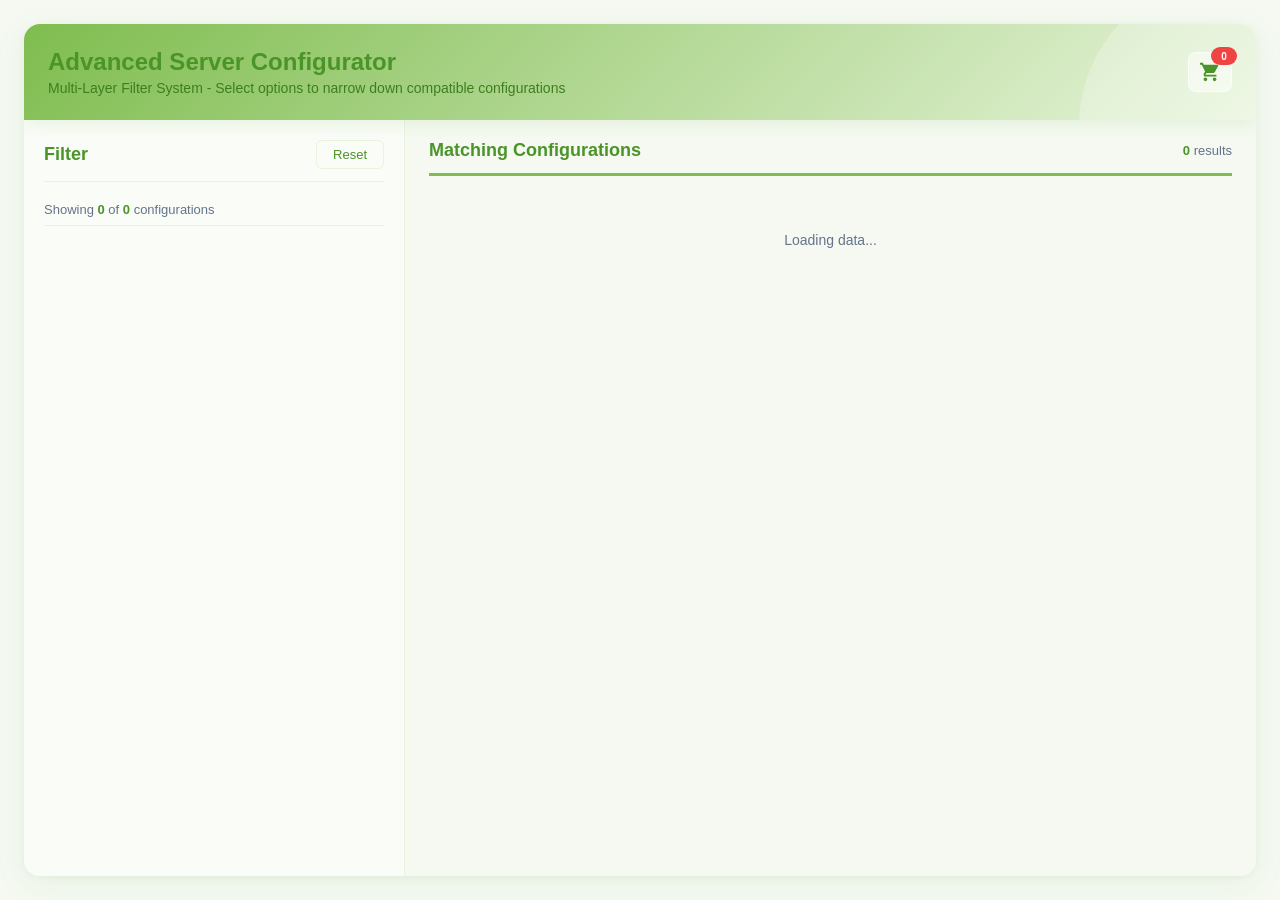
==== commit 9c4c42f0: "style: apply XLS_Consolidator color scheme with CSS variables Reference: github.com/adam-yt-lee/XLS_" ====
--- a/index.html
+++ b/index.html
@@ -3,9 +3,9 @@
 <head>
     <meta charset="UTF-8">
     <title>Server Multi-Layer Configurator</title>
-    <link rel="stylesheet" href="styles.css">
+    <link rel="stylesheet" href="styles.css?v=3">
     <script src="https://cdn.sheetjs.com/xlsx-0.20.3/package/dist/xlsx.full.min.js"></script>
-    <script src="app.js"></script>
+    <script src="app.js?v=3"></script>
 </head>
 <body>
     <div class="configurator-wrapper">
@@ -16,7 +16,7 @@
                     <p>Multi-Layer Filter System - Select options to narrow down compatible configurations</p>
                 </div>
                 <button class="cart-icon-btn" onclick="window.location.href='cart.html'" title="Shopping Cart">
-                    <svg xmlns="http://www.w3.org/2000/svg" viewBox="0 0 24 24" width="22" height="22" fill="#fff">
+                    <svg xmlns="http://www.w3.org/2000/svg" viewBox="0 0 24 24" width="22" height="22" fill="#4a9428">
                         <path d="M7 18c-1.1 0-1.99.9-1.99 2S5.9 22 7 22s2-.9 2-2-.9-2-2-2zM1 2v2h2l3.6 7.59-1.35 2.45c-.16.28-.25.61-.25.96 0 1.1.9 2 2 2h12v-2H7.42c-.14 0-.25-.11-.25-.25l.03-.12.9-1.63h7.45c.75 0 1.41-.41 1.75-1.03l3.58-6.49A1.003 1.003 0 0 0 20 4H5.21l-.94-2H1zm16 16c-1.1 0-1.99.9-1.99 2s.89 2 1.99 2 2-.9 2-2-.9-2-2-2z"/>
                     </svg>
                     <span class="cart-badge" id="cart-badge">0</span>
--- a/styles.css
+++ b/styles.css
@@ -1,10 +1,21 @@
 /* ============================================
-   Server Configurator - Styles (Light Green Theme)
+   Server Configurator - Styles
+   Color scheme from XLS_Consolidator reference
    ============================================ */
+
+:root {
+    --primary-green: #5CAB32;
+    --dark-green: #4a9428;
+    --light-green: #7FBD4F;
+    --pale-green: #E8F4DC;
+    --accent-green: #3d7f1f;
+    --light-bg: #F5F9F2;
+    --lighter-bg: #FAFCF8;
+}
 
 /* Body */
 body {
-    background-color: #f0fdf4;
+    background-color: var(--light-bg);
     padding: 24px;
     margin: 0;
     font-family: -apple-system, BlinkMacSystemFont, 'Segoe UI', Roboto, sans-serif;
@@ -18,7 +29,7 @@
     max-width: 1400px;
     margin: 0 auto;
     background: #fff;
-    box-shadow: 0 25px 50px -12px rgba(0, 0, 0, 0.25);
+    box-shadow: 0 8px 32px rgba(92, 171, 50, 0.08), 0 2px 8px rgba(0, 0, 0, 0.04);
     border-radius: 16px;
     overflow: hidden;
     display: flex;
@@ -27,25 +38,43 @@
 }
 
 .configurator-header {
-    background-color: #14532d;
+    background: linear-gradient(135deg, var(--light-green) 0%, var(--pale-green) 100%);
     padding: 24px;
-    color: #fff;
+    color: var(--dark-green);
+    position: relative;
+    overflow: hidden;
+    box-shadow: 0 4px 16px rgba(92, 171, 50, 0.12);
+}
+
+.configurator-header::before {
+    content: '';
+    position: absolute;
+    top: -50%;
+    right: -10%;
+    width: 300px;
+    height: 300px;
+    background: rgba(255, 255, 255, 0.25);
+    border-radius: 50%;
+    pointer-events: none;
 }
 
 .header-content {
     display: flex;
     justify-content: space-between;
     align-items: center;
+    position: relative;
+    z-index: 1;
 }
 
 .configurator-header h1 {
     font-size: 1.5rem;
     font-weight: 700;
     margin: 0;
+    color: var(--dark-green);
 }
 
 .configurator-header p {
-    color: #86efac;
+    color: var(--accent-green);
     font-size: 0.875rem;
     margin: 4px 0 0 0;
 }
@@ -53,8 +82,8 @@
 /* Cart Icon */
 .cart-icon-btn {
     position: relative;
-    background: rgba(255,255,255,0.1);
-    border: 1px solid rgba(255,255,255,0.2);
+    background: rgba(255,255,255,0.5);
+    border: 1px solid rgba(255,255,255,0.6);
     border-radius: 8px;
     padding: 8px 10px;
     cursor: pointer;
@@ -64,7 +93,7 @@
 }
 
 .cart-icon-btn:hover {
-    background: rgba(255,255,255,0.2);
+    background: rgba(255,255,255,0.7);
 }
 
 .cart-badge {
@@ -101,9 +130,10 @@
     width: 340px;
     min-width: 340px;
     padding: 20px;
-    border-right: 1px solid #d1fae5;
+    border-right: 1px solid var(--pale-green);
     overflow-y: auto;
     max-height: calc(100vh - 120px);
+    background: var(--lighter-bg);
 }
 
 /* Right: Results Panel */
@@ -112,7 +142,7 @@
     padding: 20px 24px;
     overflow-y: auto;
     max-height: calc(100vh - 120px);
-    background-color: #f0fdf4;
+    background-color: var(--light-bg);
 }
 
 /* Filter Header */
@@ -121,31 +151,31 @@
     justify-content: space-between;
     align-items: center;
     padding: 0 0 12px 0;
-    border-bottom: 1px solid #d1fae5;
+    border-bottom: 1px solid var(--pale-green);
     margin-bottom: 12px;
 }
 
 .filter-title {
     font-size: 18px;
     font-weight: 700;
-    color: #14532d;
+    color: var(--dark-green);
 }
 
 .filter-reset-btn {
     background: none;
-    border: 1px solid #a7f3d0;
+    border: 1px solid var(--pale-green);
     padding: 6px 16px;
     border-radius: 6px;
-    color: #166534;
+    color: var(--dark-green);
     font-size: 13px;
     cursor: pointer;
     transition: all 0.2s ease;
 }
 
 .filter-reset-btn:hover {
-    background-color: #dcfce7;
-    color: #14532d;
-    border-color: #86efac;
+    background-color: var(--pale-green);
+    color: var(--accent-green);
+    border-color: var(--light-green);
 }
 
 /* Filter Tags */
@@ -157,8 +187,8 @@
     align-items: center;
     gap: 5px;
     padding: 3px 9px;
-    background-color: #dcfce7;
-    color: #166534;
+    background-color: var(--pale-green);
+    color: var(--accent-green);
     border-radius: 16px;
     font-size: 11px;
     font-weight: 500;
@@ -167,26 +197,26 @@
     border: none;
 }
 
-.filter-tag:hover { background-color: #bbf7d0; }
-.filter-tag .tag-remove { width: 12px; height: 12px; fill: #166534; }
-.filter-tag:hover .tag-remove { fill: #14532d; }
+.filter-tag:hover { background-color: #cde8b5; }
+.filter-tag .tag-remove { width: 12px; height: 12px; fill: var(--accent-green); }
+.filter-tag:hover .tag-remove { fill: var(--dark-green); }
 
 /* Product Count */
 .product-count {
     padding: 8px 0;
     font-size: 13px;
     color: #64748b;
-    border-bottom: 1px solid #d1fae5;
+    border-bottom: 1px solid var(--pale-green);
     margin-bottom: 10px;
 }
-.product-count strong { color: #14532d; }
+.product-count strong { color: var(--dark-green); }
 
 /* Filter Option Container */
 .filter-option-container { display: flex; flex-direction: column; gap: 6px; }
 
 /* Filter Category */
 .product-filter-category {
-    border: 1px solid #d1fae5;
+    border: 1px solid var(--pale-green);
     border-radius: 8px;
     overflow: hidden;
 }
@@ -196,20 +226,20 @@
     justify-content: space-between;
     align-items: center;
     padding: 10px 14px;
-    background-color: #f0fdf4;
+    background-color: var(--lighter-bg);
     cursor: pointer;
     font-weight: 600;
-    color: #166534;
+    color: var(--dark-green);
     user-select: none;
 }
 
-.product-category-title:hover { background-color: #dcfce7; }
+.product-category-title:hover { background-color: var(--pale-green); }
 .product-category-name { font-size: 13px; }
 
 .filter-icon {
     width: 14px;
     height: 14px;
-    fill: #16a34a;
+    fill: var(--primary-green);
     transition: transform 0.3s ease;
 }
 
@@ -233,7 +263,7 @@
 
 .product-sub-menu::-webkit-scrollbar { width: 4px; }
 .product-sub-menu::-webkit-scrollbar-track { background: transparent; }
-.product-sub-menu::-webkit-scrollbar-thumb { background-color: #a7f3d0; border-radius: 2px; }
+.product-sub-menu::-webkit-scrollbar-thumb { background-color: var(--pale-green); border-radius: 2px; }
 
 .product-filter-item { padding: 3px 14px; }
 
@@ -250,7 +280,7 @@
     transition: color 0.2s ease;
 }
 
-.gbt-main-checkbox-label:hover { color: #14532d; }
+.gbt-main-checkbox-label:hover { color: var(--dark-green); }
 
 .gbt-main-checkbox-container {
     position: relative;
@@ -260,7 +290,7 @@
     width: 16px;
     height: 16px;
     flex-shrink: 0;
-    border: 2px solid #a7f3d0;
+    border: 2px solid var(--pale-green);
     border-radius: 3px;
     background-color: #fff;
     transition: all 0.2s ease;
@@ -280,8 +310,8 @@
 
 .gbt-main-checkbox:checked ~ .gbt-main-checkbox-container,
 .gbt-main-checkbox-container:has(.gbt-main-checkbox:checked) {
-    background-color: #22c55e;
-    border-color: #22c55e;
+    background-color: var(--light-green);
+    border-color: var(--light-green);
 }
 
 .gbt-main-checkbox-label-text { flex: 1; }
@@ -292,7 +322,7 @@
 .product-filter-item.disabled .gbt-main-checkbox-container { background-color: #f1f5f9; border-color: #e2e8f0; }
 
 /* Active Category */
-.filter-category-active .product-category-title { background-color: #dcfce7; }
+.filter-category-active .product-category-title { background-color: var(--pale-green); }
 .filter-category-active .filter-icon { transform: rotate(180deg); }
 
 /* Count Badge */
@@ -303,7 +333,7 @@
     min-width: 18px;
     height: 18px;
     padding: 0 5px;
-    background-color: #22c55e;
+    background-color: var(--light-green);
     color: #fff;
     border-radius: 9px;
     font-size: 10px;
@@ -328,12 +358,12 @@
     align-items: center;
     margin-bottom: 16px;
     padding-bottom: 12px;
-    border-bottom: 1px solid #d1fae5;
-}
-
-.results-header h3 { font-size: 18px; font-weight: 700; color: #14532d; margin: 0; }
+    border-bottom: 3px solid var(--light-green);
+}
+
+.results-header h3 { font-size: 18px; font-weight: 700; color: var(--dark-green); margin: 0; }
 .results-count { font-size: 13px; color: #64748b; }
-.results-count strong { color: #14532d; }
+.results-count strong { color: var(--dark-green); }
 
 .results-table {
     width: 100%;
@@ -345,24 +375,24 @@
 .results-table thead th {
     position: sticky;
     top: 0;
-    background-color: #f0fdf4;
+    background-color: var(--light-bg);
     padding: 10px 12px;
     text-align: left;
     font-weight: 600;
-    color: #166534;
+    color: var(--dark-green);
     font-size: 11px;
     text-transform: uppercase;
     letter-spacing: 0.05em;
-    border-bottom: 2px solid #d1fae5;
+    border-bottom: 2px solid var(--pale-green);
     white-space: nowrap;
 }
 
 .results-table tbody tr { transition: background-color 0.15s ease; }
-.results-table tbody tr:hover { background-color: #f0fdf4; }
+.results-table tbody tr:hover { background-color: var(--lighter-bg); }
 
 .results-table tbody td {
     padding: 9px 12px;
-    border-bottom: 1px solid #d1fae5;
+    border-bottom: 1px solid var(--pale-green);
     color: #334155;
     white-space: nowrap;
 }
@@ -377,20 +407,20 @@
     width: 36px;
 }
 
-.result-row-clickable:hover .result-arrow-cell { color: #22c55e; }
+.result-row-clickable:hover .result-arrow-cell { color: var(--light-green); }
 
 /* Result badge */
 .result-badge {
     display: inline-block;
     padding: 2px 8px;
-    background-color: #f0fdf4;
+    background-color: var(--lighter-bg);
     border-radius: 4px;
     font-size: 11px;
     color: #64748b;
     white-space: nowrap;
 }
 
-.result-badge.platform { background-color: #dcfce7; color: #166534; }
+.result-badge.platform { background-color: var(--pale-green); color: var(--accent-green); }
 .result-badge.vendor { background-color: #fce7f3; color: #9d174d; }
 .result-badge.gpu { background-color: #dbeafe; color: #1e40af; }
 .result-badge.cooling { background-color: #fef3c7; color: #92400e; }
@@ -398,7 +428,7 @@
 
 /* Empty & loading */
 .results-empty { text-align: center; padding: 60px 20px; color: #94a3b8; }
-.results-empty svg { width: 48px; height: 48px; fill: #a7f3d0; margin-bottom: 12px; }
+.results-empty svg { width: 48px; height: 48px; fill: var(--light-green); margin-bottom: 12px; }
 .results-empty p { font-size: 14px; margin: 0; }
 .loading-indicator { text-align: center; padding: 40px 20px; color: #64748b; font-size: 14px; }
 
@@ -411,7 +441,7 @@
     gap: 16px;
     padding: 14px 24px;
     background: #fff;
-    border-bottom: 1px solid #d1fae5;
+    border-bottom: 1px solid var(--pale-green);
     flex-shrink: 0;
 }
 
@@ -420,17 +450,17 @@
     align-items: center;
     gap: 6px;
     background: none;
-    border: 1px solid #d1fae5;
+    border: 1px solid var(--pale-green);
     padding: 7px 14px;
     border-radius: 6px;
-    color: #166534;
+    color: var(--dark-green);
     font-size: 13px;
     font-weight: 500;
     cursor: pointer;
     transition: all 0.15s ease;
 }
 
-.toolbar-back-btn:hover { background: #dcfce7; color: #14532d; border-color: #86efac; }
+.toolbar-back-btn:hover { background: var(--pale-green); color: var(--accent-green); border-color: var(--light-green); }
 
 .toolbar-title {
     display: flex;
@@ -438,14 +468,14 @@
     gap: 6px;
     font-size: 15px;
     font-weight: 700;
-    color: #14532d;
+    color: var(--dark-green);
 }
 
 .page-scroll-area {
     flex: 1;
     overflow-y: auto;
     padding: 24px;
-    background: #f0fdf4;
+    background: var(--light-bg);
 }
 
 .page-action-bar {
@@ -455,7 +485,7 @@
     gap: 10px;
     padding: 14px 24px;
     background: #fff;
-    border-top: 1px solid #d1fae5;
+    border-top: 1px solid var(--pale-green);
     flex-shrink: 0;
 }
 
@@ -465,33 +495,42 @@
     align-items: center;
     gap: 6px;
     padding: 9px 20px;
-    border-radius: 6px;
+    border-radius: 8px;
     font-size: 13px;
     font-weight: 600;
     cursor: pointer;
-    transition: all 0.15s ease;
+    transition: all 0.3s ease;
     border: none;
 }
 
-.btn-cancel { background: #fff; border: 1px solid #d1fae5; color: #64748b; }
-.btn-cancel:hover { background: #f0fdf4; color: #334155; }
+.btn-cancel { background: #fff; border: 1px solid var(--pale-green); color: #64748b; }
+.btn-cancel:hover { background: var(--lighter-bg); color: #334155; }
 .btn-draft { background: #fef3c7; color: #92400e; border: 1px solid #fcd34d; }
 .btn-draft:hover { background: #fde68a; }
-.btn-submit { background: #22c55e; color: #fff; }
-.btn-submit:hover { background: #16a34a; }
+.btn-submit {
+    background: linear-gradient(135deg, var(--light-green) 0%, var(--primary-green) 100%);
+    color: #fff;
+    box-shadow: 0 4px 12px rgba(92, 171, 50, 0.2);
+}
+.btn-submit:hover {
+    transform: translateY(-1px);
+    box-shadow: 0 6px 16px rgba(92, 171, 50, 0.25);
+}
 
 /* ============================================
    PAGE 2: Configuration sections
    ============================================ */
 .config-summary-card {
-    background: #14532d;
-    color: #fff;
+    background: linear-gradient(135deg, var(--pale-green) 0%, var(--lighter-bg) 100%);
+    color: var(--dark-green);
     padding: 20px 24px;
     border-radius: 8px;
     margin-bottom: 16px;
-}
-
-.config-summary-name { font-size: 24px; font-weight: 800; margin-bottom: 8px; }
+    border-left: 4px solid var(--light-green);
+    box-shadow: 0 4px 12px rgba(92, 171, 50, 0.08);
+}
+
+.config-summary-name { font-size: 24px; font-weight: 800; margin-bottom: 8px; color: var(--dark-green); }
 
 .config-summary-badges {
     display: flex;
@@ -500,15 +539,16 @@
     flex-wrap: wrap;
 }
 
-.config-summary-detail { font-size: 14px; color: #86efac; }
+.config-summary-detail { font-size: 14px; color: var(--accent-green); }
 
 /* Config Section (accordion) */
 .config-section {
     background: #fff;
-    border: 1px solid #d1fae5;
+    border: 1px solid var(--pale-green);
     border-radius: 8px;
     margin-bottom: 8px;
     overflow: hidden;
+    box-shadow: 0 2px 8px rgba(0, 0, 0, 0.03);
 }
 
 .config-section-header {
@@ -520,12 +560,12 @@
     gap: 12px;
 }
 
-.config-section-header:hover { background: #f0fdf4; }
+.config-section-header:hover { background: var(--lighter-bg); }
 
 .config-section-label {
     font-size: 16px;
     font-weight: 600;
-    color: #14532d;
+    color: var(--dark-green);
     white-space: nowrap;
 }
 
@@ -542,19 +582,19 @@
 .config-section-chevron {
     width: 14px;
     height: 14px;
-    fill: #16a34a;
+    fill: var(--primary-green);
     flex-shrink: 0;
     transition: transform 0.2s ease;
 }
 
 .config-section.open .config-section-chevron { transform: rotate(180deg); }
-.config-section.open .config-section-header { background: #f0fdf4; border-bottom: 1px solid #d1fae5; }
+.config-section.open .config-section-header { background: var(--lighter-bg); border-bottom: 1px solid var(--pale-green); }
 
 .config-section-body { display: none; }
 .config-section.open .config-section-body { display: block; }
 .config-option-list { padding: 4px 0; }
 
-/* Config option (radio row) */
+/* Config option row */
 .config-option {
     display: flex;
     align-items: flex-start;
@@ -562,51 +602,20 @@
     padding: 12px 18px;
     cursor: pointer;
     transition: background 0.1s ease;
-    border-bottom: 1px solid #f0fdf4;
+    border-bottom: 1px solid var(--lighter-bg);
 }
 
 .config-option:last-child { border-bottom: none; }
-.config-option:hover { background: #f0fdf4; }
-.config-option.selected { background: #f0fdf4; }
-
-.config-option input[type="radio"],
+.config-option:hover { background: var(--lighter-bg); }
+.config-option.selected { background: var(--pale-green); }
+
 .config-option input[type="checkbox"] { display: none; }
 
-.radio-dot {
-    width: 18px;
-    height: 18px;
-    border: 2px solid #a7f3d0;
-    border-radius: 50%;
-    flex-shrink: 0;
-    margin-top: 2px;
-    position: relative;
-    transition: border-color 0.15s ease;
-    box-sizing: border-box;
-}
-
-.config-option.selected .radio-dot,
-.config-option input[type="radio"]:checked ~ .radio-dot {
-    border-color: #22c55e;
-}
-
-.config-option.selected .radio-dot::after,
-.config-option input[type="radio"]:checked ~ .radio-dot::after {
-    content: '';
-    position: absolute;
-    top: 50%;
-    left: 50%;
-    transform: translate(-50%, -50%);
-    width: 8px;
-    height: 8px;
-    background: #22c55e;
-    border-radius: 50%;
-}
-
-/* Checkbox dot (for multi/optional) */
+/* Checkbox dot (square with checkmark for all types) */
 .checkbox-dot {
     width: 18px;
     height: 18px;
-    border: 2px solid #a7f3d0;
+    border: 2px solid var(--pale-green);
     border-radius: 3px;
     flex-shrink: 0;
     margin-top: 2px;
@@ -620,8 +629,8 @@
 .checkbox-check-icon { display: none; }
 
 .config-option.selected .checkbox-dot {
-    background: #22c55e;
-    border-color: #22c55e;
+    background: var(--light-green);
+    border-color: var(--light-green);
 }
 
 .config-option.selected .checkbox-check-icon { display: block; }
@@ -646,10 +655,10 @@
 .qty-input {
     width: 52px;
     padding: 4px 6px;
-    border: 1px solid #d1fae5;
+    border: 1px solid var(--pale-green);
     border-radius: 4px;
     font-size: 13px;
-    color: #14532d;
+    color: var(--dark-green);
     text-align: center;
     background: #fff;
     transition: border-color 0.15s ease;
@@ -657,15 +666,15 @@
 
 .qty-input:focus {
     outline: none;
-    border-color: #22c55e;
-    box-shadow: 0 0 0 2px rgba(34, 197, 94, 0.15);
+    border-color: var(--light-green);
+    box-shadow: 0 0 0 2px rgba(127, 189, 79, 0.2);
 }
 
 .qty-input:disabled {
-    background: #f0fdf4;
+    background: var(--lighter-bg);
     color: #94a3b8;
     cursor: not-allowed;
-    border-color: #f0fdf4;
+    border-color: var(--lighter-bg);
 }
 
 /* Section type badge */
@@ -680,12 +689,12 @@
     flex-shrink: 0;
 }
 
-.config-type-single { background: #dcfce7; color: #166534; }
+.config-type-single { background: var(--pale-green); color: var(--accent-green); }
 .config-type-multi { background: #dbeafe; color: #1e40af; }
 .config-type-optional { background: #f3e8ff; color: #7c3aed; }
 
 .config-option-text { flex: 1; min-width: 0; }
-.config-option-name { font-size: 15px; font-weight: 600; color: #14532d; }
+.config-option-name { font-size: 15px; font-weight: 600; color: var(--dark-green); }
 .config-option-desc { font-size: 13px; color: #64748b; margin-top: 1px; }
 
 /* ============================================
@@ -705,7 +714,7 @@
     align-items: center;
     padding: 10px 14px;
     background: #fff;
-    border: 1px solid #d1fae5;
+    border: 1px solid var(--pale-green);
     border-radius: 8px;
     margin-bottom: 12px;
     font-size: 13px;
@@ -714,13 +723,14 @@
 
 .cart-item {
     background: #fff;
-    border: 1px solid #d1fae5;
+    border: 1px solid var(--pale-green);
     border-radius: 8px;
     padding: 14px 18px;
     margin-bottom: 10px;
-}
-
-.cart-item:hover { box-shadow: 0 2px 8px rgba(0,0,0,0.04); }
+    box-shadow: 0 2px 8px rgba(0, 0, 0, 0.03);
+}
+
+.cart-item:hover { box-shadow: 0 4px 12px rgba(92, 171, 50, 0.08); }
 
 .cart-item-top {
     display: flex;
@@ -747,7 +757,7 @@
     letter-spacing: 0.04em;
 }
 
-.badge-confirmed { background: #dcfce7; color: #15803d; }
+.badge-confirmed { background: var(--pale-green); color: var(--accent-green); }
 .badge-draft { background: #fef3c7; color: #b45309; }
 
 .cart-item-actions { display: flex; gap: 4px; }
@@ -758,17 +768,17 @@
     justify-content: center;
     width: 28px;
     height: 28px;
-    border: 1px solid #d1fae5;
+    border: 1px solid var(--pale-green);
     border-radius: 5px;
     background: #fff;
     cursor: pointer;
     transition: all 0.15s ease;
 }
 
-.cart-btn-confirm { color: #16a34a; }
-.cart-btn-confirm:hover { background: #dcfce7; border-color: #86efac; }
-.cart-btn-edit { color: #22c55e; }
-.cart-btn-edit:hover { background: #f0fdf4; border-color: #86efac; }
+.cart-btn-confirm { color: var(--primary-green); }
+.cart-btn-confirm:hover { background: var(--pale-green); border-color: var(--light-green); }
+.cart-btn-edit { color: var(--light-green); }
+.cart-btn-edit:hover { background: var(--lighter-bg); border-color: var(--light-green); }
 .cart-btn-del { color: #ef4444; }
 .cart-btn-del:hover { background: #fef2f2; border-color: #fca5a5; }
 
@@ -784,19 +794,19 @@
     width: 100%;
     font-size: 12px;
     border-collapse: collapse;
-    background: #f0fdf4;
+    background: linear-gradient(135deg, var(--pale-green) 0%, var(--lighter-bg) 100%);
     border-radius: 6px;
     overflow: hidden;
     margin-bottom: 6px;
 }
 
-.cart-config-table td { padding: 5px 12px; border-bottom: 1px solid #dcfce7; color: #334155; }
+.cart-config-table td { padding: 5px 12px; border-bottom: 1px solid rgba(255,255,255,0.6); color: #334155; }
 .cart-config-table tr:last-child td { border-bottom: none; }
 
 .cart-cfg-label {
     width: 100px;
     font-weight: 600;
-    color: #166534;
+    color: var(--accent-green);
     font-size: 11px;
     text-transform: uppercase;
     letter-spacing: 0.04em;
@@ -808,8 +818,8 @@
    PCIe Slot Panel
    ============================================ */
 .pcie-slot-section {
-    background: #f0fdf4;
-    border: 1px solid #d1fae5;
+    background: var(--lighter-bg);
+    border: 1px solid var(--pale-green);
     border-radius: 8px;
     padding: 16px;
     margin-top: 12px;
@@ -827,7 +837,7 @@
 .pcie-slot-title {
     font-size: 13px;
     font-weight: 600;
-    color: #166534;
+    color: var(--dark-green);
 }
 .pcie-slot-count {
     font-size: 12px;
@@ -855,17 +865,17 @@
     gap: 8px;
 }
 .pcie-slot-item {
-    border: 1px solid #d1fae5;
+    border: 1px solid var(--pale-green);
     border-radius: 6px;
     padding: 8px 12px;
     background: #fff;
 }
 .pcie-slot-item.pcie-slot-occupied {
-    border-color: #86efac;
-    background: #f0fdf4;
+    border-color: var(--light-green);
+    background: var(--pale-green);
 }
 .pcie-slot-item.pcie-slot-empty {
-    border-color: #d1fae5;
+    border-color: var(--pale-green);
     background: #fff;
 }
 .pcie-slot-item.pcie-slot-overflow {
@@ -904,6 +914,6 @@
    ============================================ */
 @media (max-width: 900px) {
     #page-main { flex-direction: column !important; }
-    .filter-panel { width: 100%; min-width: auto; border-right: none; border-bottom: 1px solid #d1fae5; max-height: none; }
+    .filter-panel { width: 100%; min-width: auto; border-right: none; border-bottom: 1px solid var(--pale-green); max-height: none; }
     .results-panel { max-height: none; }
 }
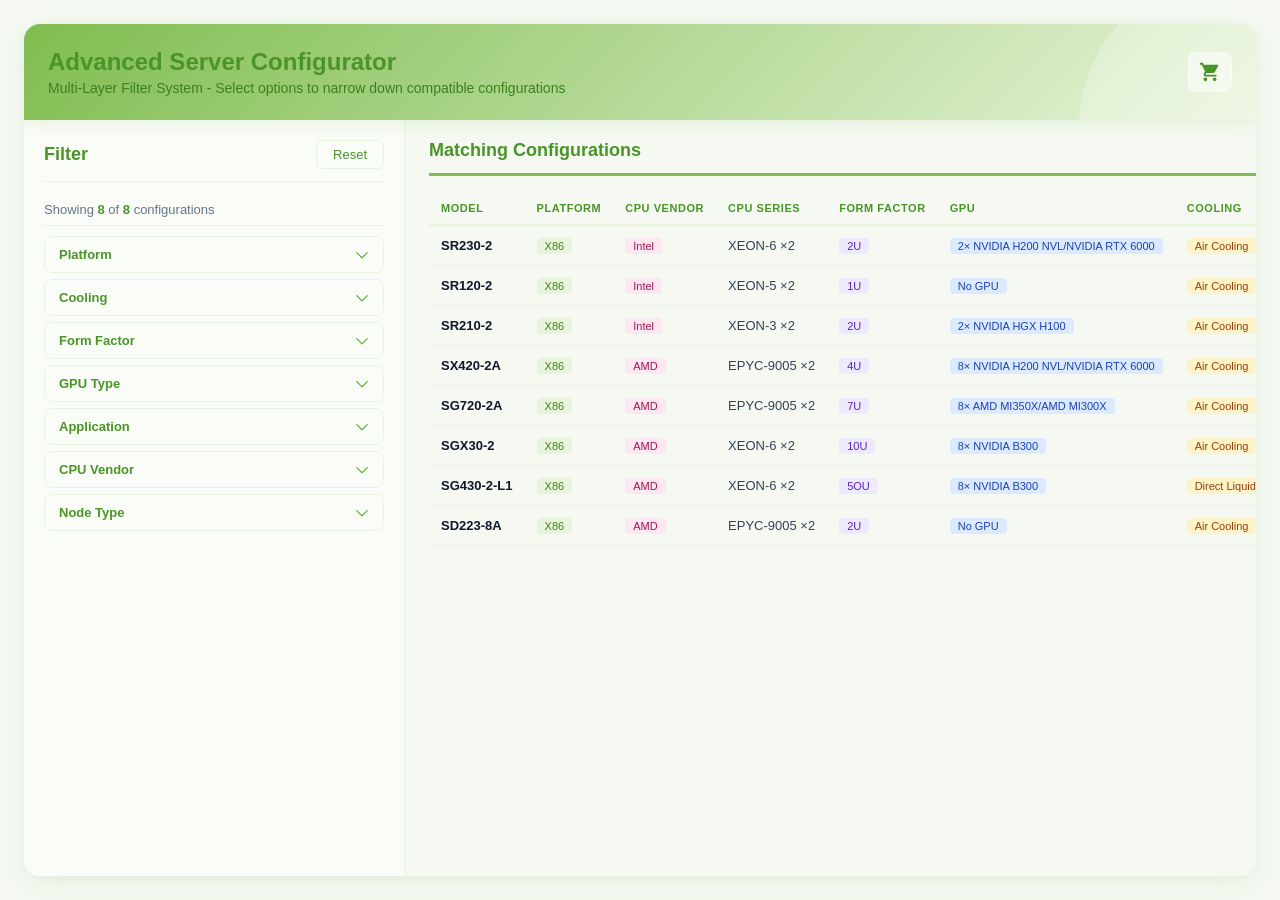
==== commit 682a8252: "Add Node concept, CSV-based data loading, and configure page redesign - Remove Data.xlsx dependency;" ====
--- a/index.html
+++ b/index.html
@@ -3,9 +3,10 @@
 <head>
     <meta charset="UTF-8">
     <title>Server Multi-Layer Configurator</title>
-    <link rel="stylesheet" href="styles.css?v=3">
-    <script src="https://cdn.sheetjs.com/xlsx-0.20.3/package/dist/xlsx.full.min.js"></script>
-    <script src="app.js?v=3"></script>
+    <link rel="stylesheet" href="styles.css?v=4">
+    <script src="validator.js"></script>
+    <script src="dataLoader.js"></script>
+    <script src="app.js?v=4"></script>
 </head>
 <body>
     <div class="configurator-wrapper">
@@ -291,22 +292,22 @@
 
     const lm = buildLabelMap();
     let html = `<table class="results-table"><thead><tr>
-        <th>Model</th><th>Platform</th><th>Vendor</th><th>CPU Series</th>
-        <th>Form Factor</th><th>GPU</th><th>Cooling</th><th>DIMM</th><th>LAN</th><th></th>
+        <th>Model</th><th>Platform</th><th>CPU Vendor</th><th>CPU Series</th>
+        <th>Form Factor</th><th>GPU</th><th>Cooling</th><th>DIMM</th><th>Nodes</th><th></th>
     </tr></thead><tbody>`;
 
     matchingProducts.forEach(p => {
-        const gpuText = p.gpus > 0 ? p.gpus + 'x ' + getLabel(lm, 'gpuType', p.gpuType) : 'No GPU';
+        const gpuText = p.gpus > 0 ? p.gpus + '\u00d7 ' + p.gpuType.map(g => getLabel(lm,'gpuType',g)).join('/') : 'No GPU';
         html += `<tr class="result-row-clickable" onclick="openConfigurator('${p.id}')">
             <td><strong>${p.id}</strong></td>
             <td><span class="result-badge platform">${getLabel(lm, 'platform', p.platform)}</span></td>
-            <td><span class="result-badge vendor">${getLabel(lm, 'vendor', p.vendor)}</span></td>
-            <td>${getLabel(lm, 'cpuSeries', p.cpuSeries)}</td>
+            <td><span class="result-badge vendor">${getLabel(lm, 'cpuVendor', p.cpuVendor)}</span></td>
+            <td>${p.cpuSeries.toUpperCase()} \u00d7${p.cpuSockets}</td>
             <td><span class="result-badge form-factor">${getLabel(lm, 'formFactor', p.formFactor)}</span></td>
             <td><span class="result-badge gpu">${gpuText}</span></td>
             <td><span class="result-badge cooling">${getLabel(lm, 'cooling', p.cooling)}</span></td>
-            <td>${p.dimmSlots}</td>
-            <td>${getLabel(lm, 'lanSpeed', p.lanSpeed)}</td>
+            <td>${p.dimmSlots} ${p.dimmType}</td>
+            <td>${p.nodeCount > 1 ? p.nodeCount + ' nodes' : '1'}</td>
             <td class="result-arrow-cell">
                 <svg xmlns="http://www.w3.org/2000/svg" viewBox="0 0 24 24" width="18" height="18" fill="currentColor">
                     <path d="M8.59 16.59L13.17 12 8.59 7.41 10 6l6 6-6 6-1.41-1.41z"/>
--- a/styles.css
+++ b/styles.css
@@ -917,3 +917,338 @@
     .filter-panel { width: 100%; min-width: auto; border-right: none; border-bottom: 1px solid var(--pale-green); max-height: none; }
     .results-panel { max-height: none; }
 }
+
+/* ============================================
+   NEW: Collapsed Section UI with "+" button
+   ============================================ */
+.config-section {
+    background: #fff;
+    border: 1px solid var(--pale-green);
+    border-radius: 8px;
+    margin-bottom: 8px;
+    overflow: visible;
+}
+
+.config-section-header {
+    display: flex;
+    align-items: center;
+    padding: 12px 16px;
+    gap: 10px;
+    cursor: default;
+    user-select: none;
+}
+
+.section-title-group {
+    display: flex;
+    align-items: center;
+    gap: 8px;
+    min-width: 200px;
+    flex-shrink: 0;
+}
+
+.section-name {
+    font-size: 15px;
+    font-weight: 600;
+    color: var(--dark-green);
+    white-space: nowrap;
+}
+
+.section-type-badge {
+    display: inline-block;
+    padding: 1px 7px;
+    border-radius: 8px;
+    font-size: 10px;
+    font-weight: 600;
+    white-space: nowrap;
+}
+.cfg-single   { background: var(--pale-green); color: var(--accent-green); }
+.cfg-multi    { background: #dbeafe; color: #1e40af; }
+.cfg-optional { background: #f3e8ff; color: #7c3aed; }
+
+.section-summary {
+    flex: 1;
+    font-size: 13px;
+    color: #64748b;
+    overflow: hidden;
+    text-overflow: ellipsis;
+    white-space: nowrap;
+    text-align: center;
+    padding: 0 8px;
+}
+
+.section-plus-btn {
+    display: flex;
+    align-items: center;
+    justify-content: center;
+    width: 32px;
+    height: 32px;
+    border-radius: 50%;
+    border: 2px solid var(--pale-green);
+    background: #fff;
+    cursor: pointer;
+    color: var(--dark-green);
+    flex-shrink: 0;
+    transition: all 0.15s ease;
+}
+.section-plus-btn:hover { background: var(--pale-green); border-color: var(--light-green); }
+.section-plus-btn.panel-open { background: var(--light-green); border-color: var(--dark-green); color: #fff; }
+.section-plus-btn.panel-open svg { transform: rotate(45deg); }
+
+.config-section-panel {
+    border-top: 1px solid var(--pale-green);
+    background: var(--lighter-bg);
+    border-radius: 0 0 8px 8px;
+    max-height: 380px;
+    overflow-y: auto;
+}
+
+/* Option list inside panel */
+.option-list { padding: 4px 0; }
+
+.config-option {
+    display: flex;
+    align-items: flex-start;
+    gap: 10px;
+    padding: 10px 16px;
+    cursor: pointer;
+    border-bottom: 1px solid var(--pale-green);
+    transition: background 0.1s ease;
+}
+.config-option:last-child { border-bottom: none; }
+.config-option:hover { background: var(--pale-green); }
+.config-option.selected { background: #e6f4d7; }
+.config-option input[type="checkbox"],
+.config-option input[type="radio"] { display: none; }
+
+.check-dot {
+    width: 18px;
+    height: 18px;
+    border: 2px solid var(--pale-green);
+    border-radius: 3px;
+    flex-shrink: 0;
+    margin-top: 2px;
+    display: flex;
+    align-items: center;
+    justify-content: center;
+    box-sizing: border-box;
+    transition: all 0.15s ease;
+}
+.config-option.selected .check-dot { background: var(--light-green); border-color: var(--light-green); }
+
+.option-text { flex: 1; min-width: 0; }
+.option-name { font-size: 14px; font-weight: 600; color: var(--dark-green); }
+.option-desc { font-size: 12px; color: #64748b; margin-top: 1px; }
+
+.option-qty-ctrl {
+    display: flex;
+    align-items: center;
+    gap: 6px;
+    margin-left: auto;
+    flex-shrink: 0;
+}
+.option-qty-ctrl button {
+    width: 22px; height: 22px;
+    border: 1px solid var(--pale-green);
+    border-radius: 4px;
+    background: #fff;
+    cursor: pointer;
+    font-size: 14px;
+    line-height: 1;
+    color: var(--dark-green);
+    display: flex; align-items: center; justify-content: center;
+}
+.option-qty-ctrl button:hover { background: var(--pale-green); }
+.option-qty-ctrl span { font-size: 13px; font-weight: 600; color: var(--dark-green); min-width: 20px; text-align: center; }
+
+.option-qty-fixed { font-size: 12px; color: #94a3b8; margin-left: auto; flex-shrink: 0; padding-left: 8px; }
+.panel-empty { padding: 16px; font-size: 13px; color: #94a3b8; text-align: center; }
+
+/* ============================================
+   NEW: Node concept UI
+   ============================================ */
+.node-config-header {
+    display: flex;
+    align-items: center;
+    gap: 8px;
+    font-size: 14px;
+    font-weight: 600;
+    color: var(--dark-green);
+    background: var(--pale-green);
+    padding: 10px 16px;
+    border-radius: 8px;
+    margin-bottom: 12px;
+}
+
+.node-qty-row {
+    display: flex;
+    gap: 16px;
+    flex-wrap: wrap;
+    padding: 12px 16px;
+    background: var(--lighter-bg);
+    border: 1px solid var(--pale-green);
+    border-radius: 8px;
+    margin-bottom: 16px;
+}
+
+.node-qty-item {
+    display: flex;
+    align-items: center;
+    gap: 8px;
+}
+
+.node-qty-label {
+    font-size: 13px;
+    font-weight: 600;
+    color: var(--dark-green);
+    min-width: 60px;
+}
+
+.node-qty-ctrl {
+    display: flex;
+    align-items: center;
+    gap: 4px;
+}
+.node-qty-ctrl button {
+    width: 26px; height: 26px;
+    border: 1px solid var(--pale-green);
+    border-radius: 4px;
+    background: #fff;
+    cursor: pointer;
+    font-size: 16px;
+    color: var(--dark-green);
+    display: flex; align-items: center; justify-content: center;
+}
+.node-qty-ctrl button:hover { background: var(--pale-green); }
+.node-qty-ctrl input[type="number"] {
+    width: 52px;
+    text-align: center;
+    border: 1px solid var(--pale-green);
+    border-radius: 4px;
+    padding: 4px;
+    font-size: 14px;
+    font-weight: 600;
+    color: var(--dark-green);
+}
+
+.node-qty-unit { font-size: 12px; color: #64748b; }
+
+.node-section-header {
+    display: flex;
+    align-items: center;
+    justify-content: space-between;
+    background: linear-gradient(90deg, var(--pale-green) 0%, #fff 100%);
+    border-left: 4px solid var(--light-green);
+    padding: 8px 14px;
+    border-radius: 0 6px 6px 0;
+    margin-bottom: 8px;
+    margin-top: 16px;
+}
+
+.node-label {
+    font-size: 14px;
+    font-weight: 700;
+    color: var(--dark-green);
+    text-transform: uppercase;
+    letter-spacing: 0.05em;
+}
+
+.node-slot-info {
+    font-size: 11px;
+    color: #64748b;
+}
+
+/* ============================================
+   NEW: RAID / Transceiver dependency UI
+   ============================================ */
+.dep-panel { padding: 12px 16px; }
+
+.dep-hint {
+    display: flex;
+    align-items: center;
+    gap: 8px;
+    font-size: 13px;
+    color: #b45309;
+    background: #fef3c7;
+    padding: 10px 14px;
+    border-radius: 6px;
+    border: 1px solid #fcd34d;
+}
+
+.raid-steps, .trans-steps { display: flex; flex-direction: column; gap: 12px; }
+
+.raid-step, .trans-step {
+    background: #fff;
+    border: 1px solid var(--pale-green);
+    border-radius: 6px;
+    padding: 10px 12px;
+}
+
+.raid-step-label {
+    font-size: 12px;
+    font-weight: 600;
+    color: var(--dark-green);
+    margin-bottom: 8px;
+    text-transform: uppercase;
+    letter-spacing: 0.03em;
+}
+
+.raid-select {
+    width: 100%;
+    padding: 7px 10px;
+    border: 1px solid var(--pale-green);
+    border-radius: 5px;
+    font-size: 13px;
+    color: var(--dark-green);
+    background: #fff;
+}
+.raid-select:focus { outline: none; border-color: var(--light-green); }
+
+.raid-level-btns { display: flex; gap: 8px; flex-wrap: wrap; }
+.raid-level-btn {
+    padding: 5px 14px;
+    border: 1px solid var(--pale-green);
+    border-radius: 5px;
+    background: #fff;
+    font-size: 13px;
+    font-weight: 500;
+    color: var(--dark-green);
+    cursor: pointer;
+    transition: all 0.15s ease;
+}
+.raid-level-btn:hover { background: var(--pale-green); }
+.raid-level-btn.active { background: var(--light-green); border-color: var(--dark-green); color: #fff; }
+
+.raid-capacity {
+    font-size: 16px;
+    font-weight: 700;
+    color: var(--dark-green);
+    background: var(--pale-green);
+    padding: 8px 14px;
+    border-radius: 6px;
+    text-align: center;
+}
+
+/* ============================================
+   NEW: Conflict warnings panel
+   ============================================ */
+.conflict-warnings-section {
+    background: #fef3c7;
+    border: 1px solid #fcd34d;
+    border-radius: 8px;
+    padding: 12px 16px;
+    margin-top: 12px;
+}
+.conflict-title {
+    font-size: 13px;
+    font-weight: 700;
+    color: #b45309;
+    margin-bottom: 8px;
+}
+.conflict-item {
+    font-size: 12px;
+    color: #78350f;
+    padding: 4px 0;
+    padding-left: 12px;
+    border-left: 2px solid #fcd34d;
+    margin-bottom: 4px;
+}
